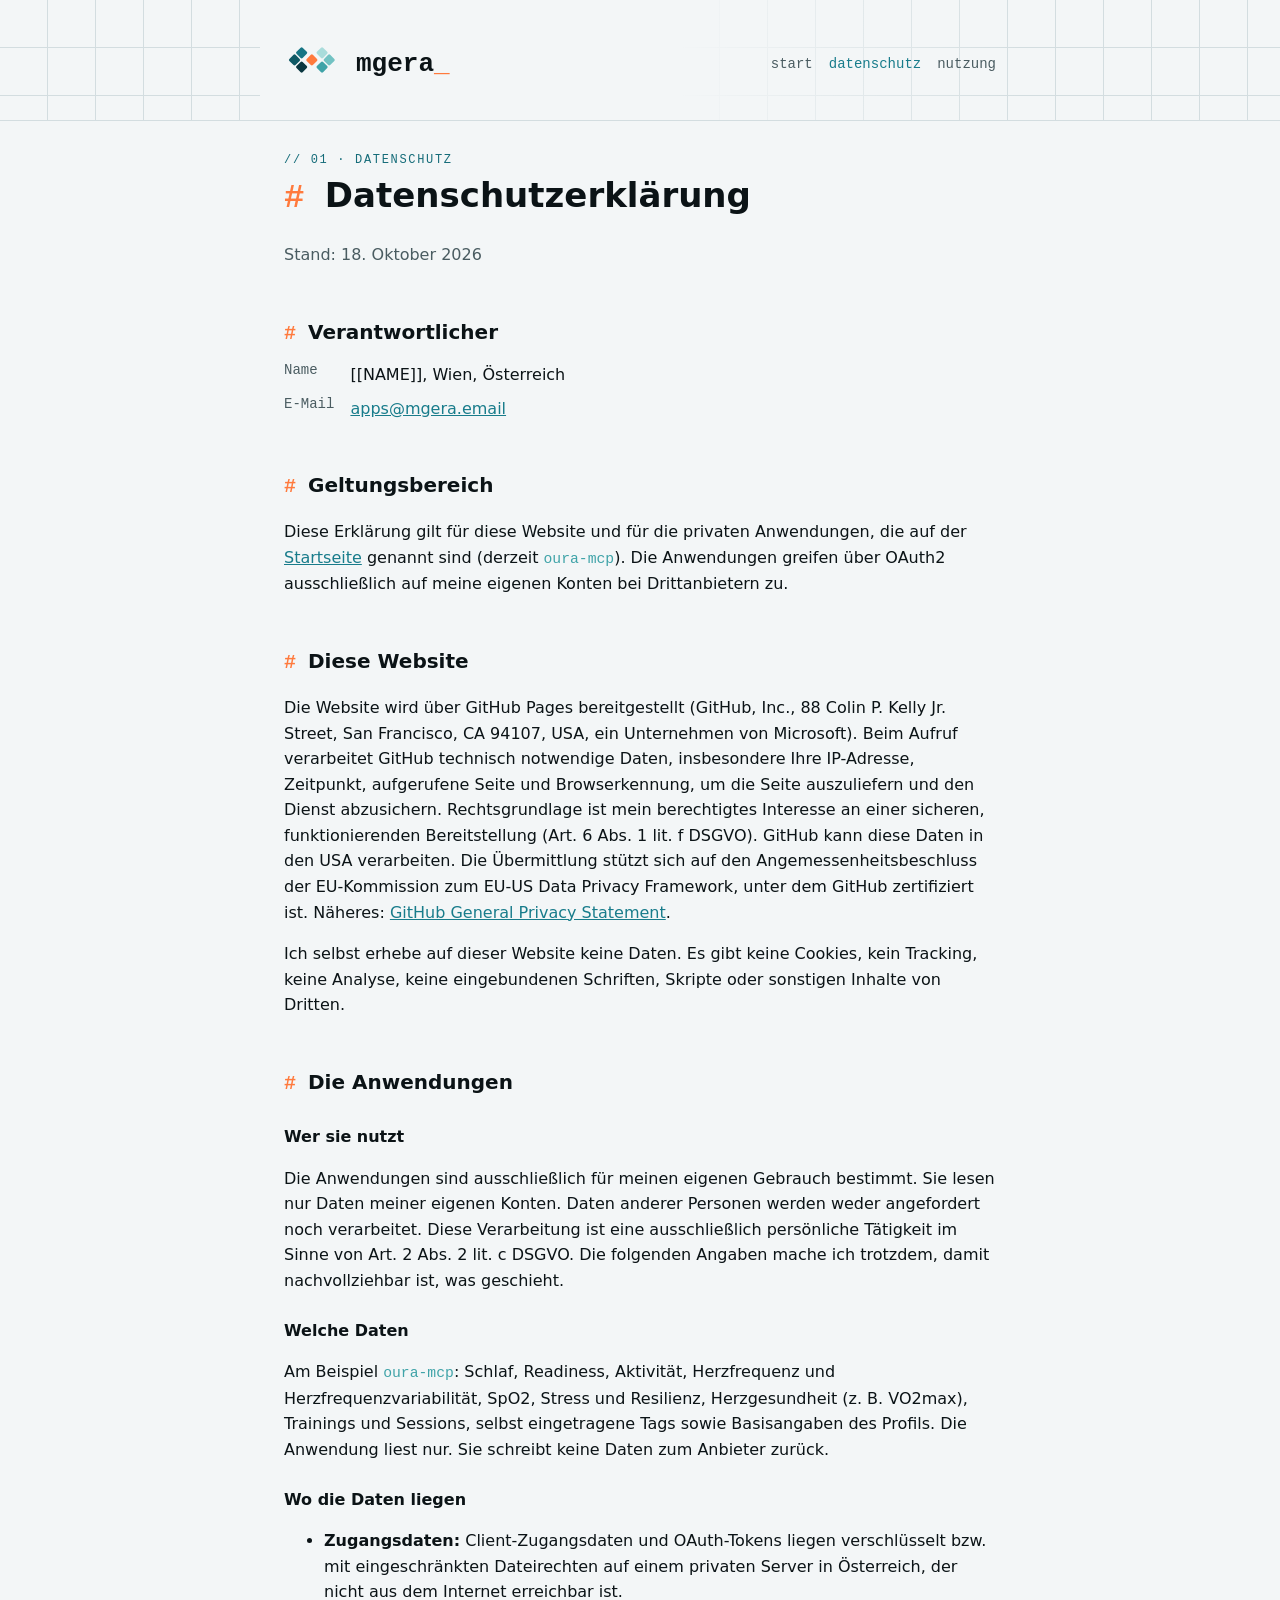
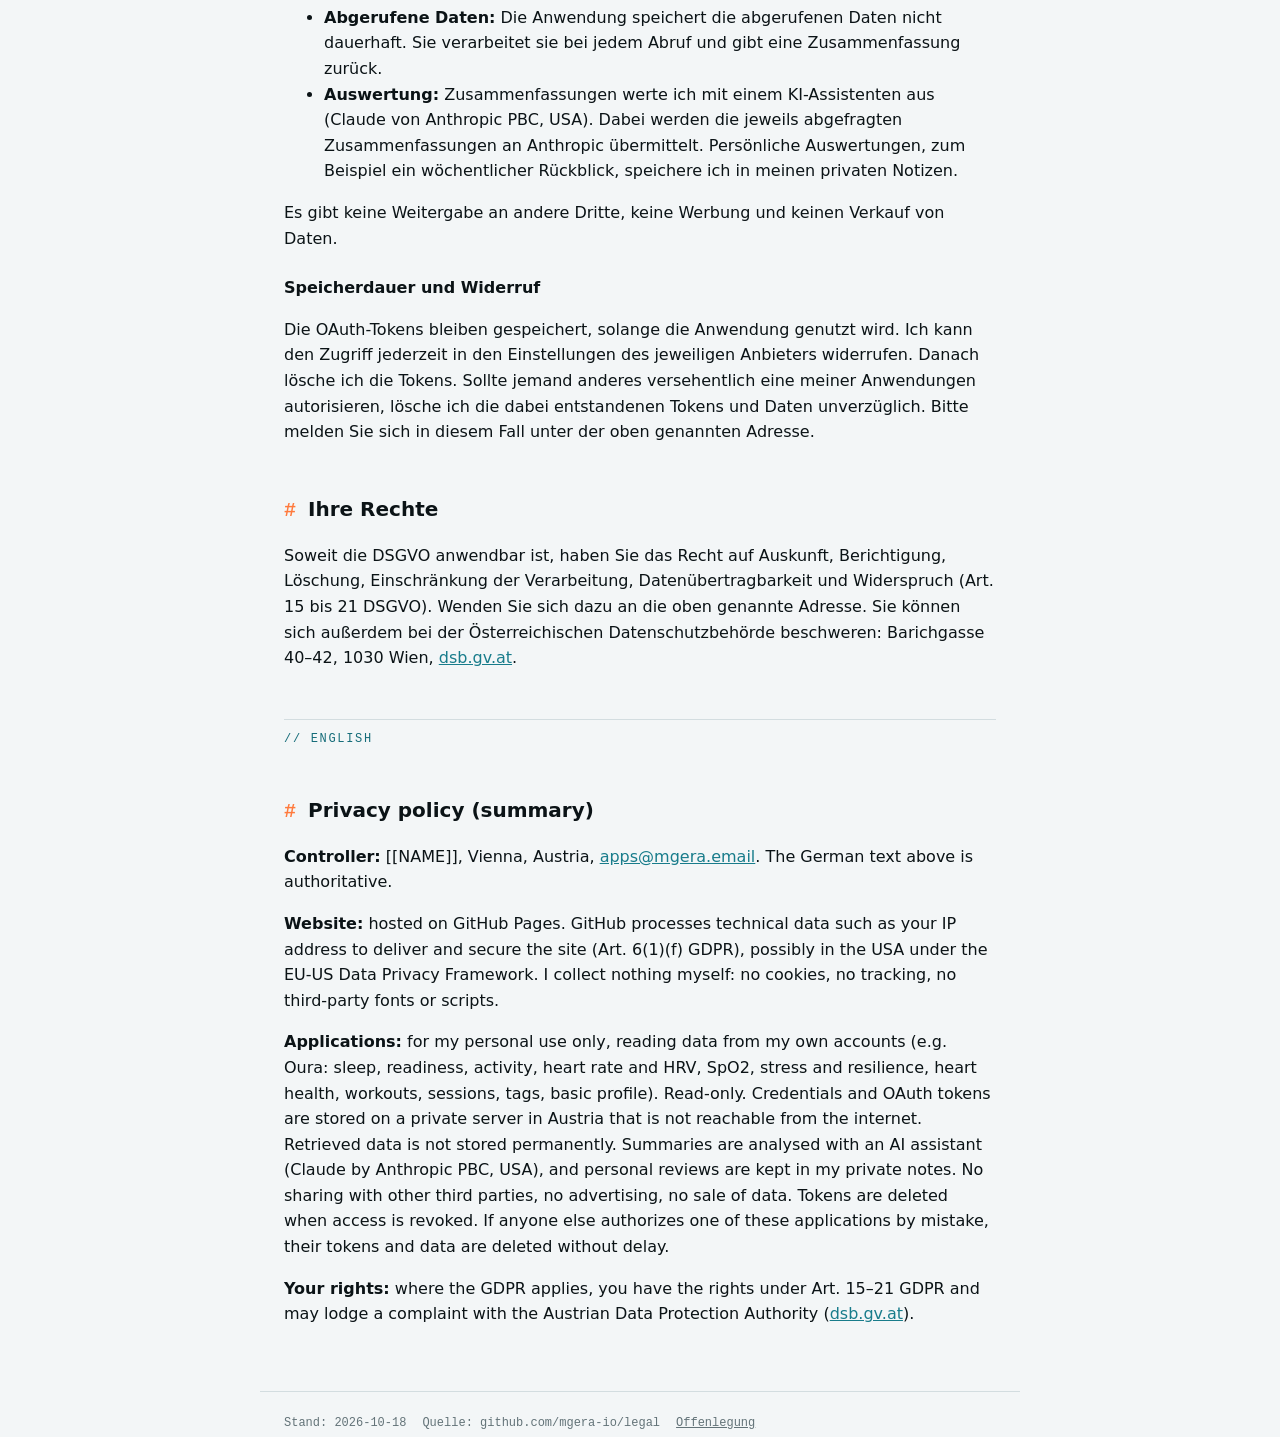
==== privacy.html @ a538d556 "Entwurf: Start, Datenschutz, Nutzung im CI mgera Co-Authored-By: Claude Opus 5.5 <noreply@anthropic." ====
<!doctype html>
<html lang="de">
<head>
<meta charset="utf-8">
<meta name="viewport" content="width=device-width, initial-scale=1">
<title>mgera_ · Datenschutzerklärung</title>
<meta name="robots" content="noindex">
<link rel="icon" href="assets/favicon.svg" type="image/svg+xml">
<link rel="stylesheet" href="assets/brand.css">
<link rel="stylesheet" href="assets/site.css">
</head>
<body>
<header class="kopf"><div class="kopf-innen">
  <picture>
    <source srcset="assets/logo-on-light.svg" media="(prefers-color-scheme: light)">
    <img src="assets/logo-on-dark.svg" alt="">
  </picture>
  <a class="wortmarke" href="./">mgera<span>_</span></a>
  <nav>
    <a href="./">start</a>
    <a href="privacy.html" aria-current="page">datenschutz</a>
    <a href="terms.html">nutzung</a>
  </nav>
</div></header>

<main>
  <p class="kicker">// 01 · datenschutz</p>
  <h1>Datenschutzerklärung</h1>
  <p class="leise">Stand: 18. Oktober 2026</p>

  <h2>Verantwortlicher</h2>
  <dl>
    <dt>Name</dt><dd>[[NAME]], Wien, Österreich</dd>
    <dt>E-Mail</dt><dd><a href="mailto:apps@mgera.email">apps@mgera.email</a></dd>
  </dl>

  <h2>Geltungsbereich</h2>
  <p>Diese Erklärung gilt für diese Website und für die privaten Anwendungen, die auf der <a href="./">Startseite</a> genannt sind (derzeit <code>oura-mcp</code>). Die Anwendungen greifen über OAuth2 ausschließlich auf meine eigenen Konten bei Drittanbietern zu.</p>

  <h2>Diese Website</h2>
  <p>Die Website wird über GitHub Pages bereitgestellt (GitHub, Inc., 88 Colin P. Kelly Jr. Street, San Francisco, CA 94107, USA, ein Unternehmen von Microsoft). Beim Aufruf verarbeitet GitHub technisch notwendige Daten, insbesondere Ihre IP-Adresse, Zeitpunkt, aufgerufene Seite und Browserkennung, um die Seite auszuliefern und den Dienst abzusichern. Rechtsgrundlage ist mein berechtigtes Interesse an einer sicheren, funktionierenden Bereitstellung (Art. 6 Abs. 1 lit. f DSGVO). GitHub kann diese Daten in den USA verarbeiten. Die Übermittlung stützt sich auf den Angemessenheitsbeschluss der EU-Kommission zum EU-US Data Privacy Framework, unter dem GitHub zertifiziert ist. Näheres: <a href="https://docs.github.com/site-policy/privacy-policies/github-general-privacy-statement">GitHub General Privacy Statement</a>.</p>
  <p>Ich selbst erhebe auf dieser Website keine Daten. Es gibt keine Cookies, kein Tracking, keine Analyse, keine eingebundenen Schriften, Skripte oder sonstigen Inhalte von Dritten.</p>

  <h2>Die Anwendungen</h2>
  <h3>Wer sie nutzt</h3>
  <p>Die Anwendungen sind ausschließlich für meinen eigenen Gebrauch bestimmt. Sie lesen nur Daten meiner eigenen Konten. Daten anderer Personen werden weder angefordert noch verarbeitet. Diese Verarbeitung ist eine ausschließlich persönliche Tätigkeit im Sinne von Art. 2 Abs. 2 lit. c DSGVO. Die folgenden Angaben mache ich trotzdem, damit nachvollziehbar ist, was geschieht.</p>

  <h3>Welche Daten</h3>
  <p>Am Beispiel <code>oura-mcp</code>: Schlaf, Readiness, Aktivität, Herzfrequenz und Herzfrequenzvariabilität, SpO2, Stress und Resilienz, Herzgesundheit (z. B. VO2max), Trainings und Sessions, selbst eingetragene Tags sowie Basisangaben des Profils. Die Anwendung liest nur. Sie schreibt keine Daten zum Anbieter zurück.</p>

  <h3>Wo die Daten liegen</h3>
  <ul>
    <li><strong>Zugangsdaten:</strong> Client-Zugangsdaten und OAuth-Tokens liegen verschlüsselt bzw. mit eingeschränkten Dateirechten auf einem privaten Server in Österreich, der nicht aus dem Internet erreichbar ist.</li>
    <li><strong>Abgerufene Daten:</strong> Die Anwendung speichert die abgerufenen Daten nicht dauerhaft. Sie verarbeitet sie bei jedem Abruf und gibt eine Zusammenfassung zurück.</li>
    <li><strong>Auswertung:</strong> Zusammenfassungen werte ich mit einem KI-Assistenten aus (Claude von Anthropic PBC, USA). Dabei werden die jeweils abgefragten Zusammenfassungen an Anthropic übermittelt. Persönliche Auswertungen, zum Beispiel ein wöchentlicher Rückblick, speichere ich in meinen privaten Notizen.</li>
  </ul>
  <p>Es gibt keine Weitergabe an andere Dritte, keine Werbung und keinen Verkauf von Daten.</p>

  <h3>Speicherdauer und Widerruf</h3>
  <p>Die OAuth-Tokens bleiben gespeichert, solange die Anwendung genutzt wird. Ich kann den Zugriff jederzeit in den Einstellungen des jeweiligen Anbieters widerrufen. Danach lösche ich die Tokens. Sollte jemand anderes versehentlich eine meiner Anwendungen autorisieren, lösche ich die dabei entstandenen Tokens und Daten unverzüglich. Bitte melden Sie sich in diesem Fall unter der oben genannten Adresse.</p>

  <h2>Ihre Rechte</h2>
  <p>Soweit die DSGVO anwendbar ist, haben Sie das Recht auf Auskunft, Berichtigung, Löschung, Einschränkung der Verarbeitung, Datenübertragbarkeit und Widerspruch (Art. 15 bis 21 DSGVO). Wenden Sie sich dazu an die oben genannte Adresse. Sie können sich außerdem bei der Österreichischen Datenschutzbehörde beschweren: Barichgasse 40–42, 1030 Wien, <a href="https://www.dsb.gv.at">dsb.gv.at</a>.</p>

  <section class="en" id="en" lang="en">
    <p class="kicker">// english</p>
    <h2>Privacy policy (summary)</h2>
    <p><strong>Controller:</strong> [[NAME]], Vienna, Austria, <a href="mailto:apps@mgera.email">apps@mgera.email</a>. The German text above is authoritative.</p>
    <p><strong>Website:</strong> hosted on GitHub Pages. GitHub processes technical data such as your IP address to deliver and secure the site (Art. 6(1)(f) GDPR), possibly in the USA under the EU-US Data Privacy Framework. I collect nothing myself: no cookies, no tracking, no third-party fonts or scripts.</p>
    <p><strong>Applications:</strong> for my personal use only, reading data from my own accounts (e.g. Oura: sleep, readiness, activity, heart rate and HRV, SpO2, stress and resilience, heart health, workouts, sessions, tags, basic profile). Read-only. Credentials and OAuth tokens are stored on a private server in Austria that is not reachable from the internet. Retrieved data is not stored permanently. Summaries are analysed with an AI assistant (Claude by Anthropic PBC, USA), and personal reviews are kept in my private notes. No sharing with other third parties, no advertising, no sale of data. Tokens are deleted when access is revoked. If anyone else authorizes one of these applications by mistake, their tokens and data are deleted without delay.</p>
    <p><strong>Your rights:</strong> where the GDPR applies, you have the rights under Art. 15–21 GDPR and may lodge a complaint with the Austrian Data Protection Authority (<a href="https://www.dsb.gv.at">dsb.gv.at</a>).</p>
  </section>
</main>

<footer>
  <span>Stand: 2026-10-18</span>
  <span>Quelle: github.com/mgera-io/legal</span>
  <span><a href="./">Offenlegung</a></span>
</footer>
</body>
</html>
---- assets/brand.css ----
/* generiert aus tokens/tokens.json, nicht von Hand ändern */
:root {
  color-scheme: dark;
  --mg-font-sans: "Inter", system-ui, -apple-system, "Segoe UI", sans-serif;
  --mg-font-mono: "JetBrains Mono", ui-monospace, "Cascadia Mono", Consolas, monospace;
  --mg-size-1: 12px;
  --mg-size-2: 14px;
  --mg-size-3: 16px;
  --mg-size-4: 20px;
  --mg-size-5: 26px;
  --mg-size-6: 34px;
  --mg-space-1: 4px;
  --mg-space-2: 8px;
  --mg-space-3: 12px;
  --mg-space-4: 16px;
  --mg-space-5: 24px;
  --mg-space-6: 32px;
  --mg-space-7: 48px;
  --mg-radius-sm: 4px;
  --mg-radius-md: 8px;
  --mg-radius-lg: 12px;
  --mg-bg: #081013;
  --mg-surface: #13242A;
  --mg-surface-2: #1A3139;
  --mg-line: #26434C;
  --mg-ink: #E4EEF0;
  --mg-muted: #8FA3A8;
  --mg-faint: #758D92;
  --mg-glut: #FF8A4F;
  --mg-glut-text: #FF8A4F;
  --mg-mag: #FF00FF;
  --mg-mag-text: #FF00FF;
  --mg-ok: #3FC98A;
  --mg-warn: #F2C14E;
  --mg-err: #F2545B;
  --mg-info: #72C2C3;
  --mg-petrol-700: #1C5560;
  --mg-petrol-600: #156C79;
  --mg-petrol-500: #1A8494;
  --mg-petrol-400: #3FA3A8;
  --mg-petrol-300: #72C2C3;
  --mg-petrol-200: #A9DCDB;
  --mg-tile-1: #1A8494;
  --mg-tile-2: #156C79;
  --mg-tile-3: #1C5560;
  --mg-tile-4: #FF8A4F;
  --mg-tile-5: #A9DCDB;
  --mg-tile-6: #72C2C3;
  --mg-tile-7: #3FA3A8;
}
@media (prefers-color-scheme: light) {
  :root:not([data-theme="dark"]) {
    color-scheme: light;
    --mg-bg: #F3F6F7;
    --mg-surface: #FFFFFF;
    --mg-surface-2: #E8EEF0;
    --mg-line: #D3DDE0;
    --mg-ink: #0B1316;
    --mg-muted: #4A5C61;
    --mg-faint: #637378;
    --mg-glut: #FF7A3D;
    --mg-glut-text: #B04816;
    --mg-mag: #FF00FF;
    --mg-mag-text: #C000C0;
    --mg-ok: #1A7F51;
    --mg-warn: #946600;
    --mg-err: #C62F36;
    --mg-info: #156C79;
    --mg-petrol-700: #1C5560;
    --mg-petrol-600: #156C79;
    --mg-petrol-500: #1A8494;
    --mg-petrol-400: #156C79;
    --mg-petrol-300: #187C8B;
    --mg-petrol-200: #3FA3A8;
    --mg-tile-1: #167584;
    --mg-tile-2: #0F5965;
    --mg-tile-3: #0A3740;
    --mg-tile-4: #FF7A3D;
    --mg-tile-5: #A9DCDB;
    --mg-tile-6: #72C2C3;
    --mg-tile-7: #3FA3A8;
  }
}
:root[data-theme="light"] {
  color-scheme: light;
  --mg-bg: #F3F6F7;
  --mg-surface: #FFFFFF;
  --mg-surface-2: #E8EEF0;
  --mg-line: #D3DDE0;
  --mg-ink: #0B1316;
  --mg-muted: #4A5C61;
  --mg-faint: #637378;
  --mg-glut: #FF7A3D;
  --mg-glut-text: #B04816;
  --mg-mag: #FF00FF;
  --mg-mag-text: #C000C0;
  --mg-ok: #1A7F51;
  --mg-warn: #946600;
  --mg-err: #C62F36;
  --mg-info: #156C79;
  --mg-petrol-700: #1C5560;
  --mg-petrol-600: #156C79;
  --mg-petrol-500: #1A8494;
  --mg-petrol-400: #156C79;
  --mg-petrol-300: #187C8B;
  --mg-petrol-200: #3FA3A8;
  --mg-tile-1: #167584;
  --mg-tile-2: #0F5965;
  --mg-tile-3: #0A3740;
  --mg-tile-4: #FF7A3D;
  --mg-tile-5: #A9DCDB;
  --mg-tile-6: #72C2C3;
  --mg-tile-7: #3FA3A8;
}
---- assets/site.css ----
/* Seitenstil für mgera-io/legal, baut auf brand.css (CI mgera) auf. Keine externen Schriften oder Skripte. */
* { box-sizing: border-box; }
html { background: var(--mg-bg); }
body {
  margin: 0;
  color: var(--mg-ink);
  background: var(--mg-bg);
  font: 400 var(--mg-size-3)/1.6 var(--mg-font-sans);
  -webkit-font-smoothing: antialiased;
}
.kopf {
  border-bottom: 1px solid var(--mg-line);
  background-image:
    linear-gradient(var(--mg-line) 1px, transparent 1px),
    linear-gradient(90deg, var(--mg-line) 1px, transparent 1px);
  background-size: 48px 48px;
  background-position: -1px -1px;
}
.kopf-innen {
  max-width: 760px;
  margin: 0 auto;
  padding: var(--mg-space-6) var(--mg-space-5) var(--mg-space-5);
  display: flex;
  align-items: center;
  gap: var(--mg-space-4);
  background: linear-gradient(90deg, var(--mg-bg) 55%, transparent);
}
.kopf img { width: 56px; height: 56px; }
.wortmarke {
  font: 700 var(--mg-size-5)/1 var(--mg-font-mono);
  color: var(--mg-ink);
  text-decoration: none;
}
.wortmarke span { color: var(--mg-glut); }
nav { margin-left: auto; display: flex; gap: var(--mg-space-4); font: 500 var(--mg-size-2) var(--mg-font-mono); }
nav a { color: var(--mg-muted); text-decoration: none; }
nav a:hover, nav a[aria-current="page"] { color: var(--mg-petrol-300); }
main { max-width: 760px; margin: 0 auto; padding: var(--mg-space-6) var(--mg-space-5) var(--mg-space-7); }
.kicker {
  font: 500 var(--mg-size-1) var(--mg-font-mono);
  text-transform: uppercase;
  letter-spacing: .14em;
  color: var(--mg-petrol-400);
  margin: 0 0 var(--mg-space-2);
}
h1 { font-size: var(--mg-size-6); line-height: 1.2; margin: 0 0 var(--mg-space-5); font-weight: 700; }
h2 { font-size: var(--mg-size-4); margin: var(--mg-space-7) 0 var(--mg-space-3); font-weight: 600; }
h3 { font-size: var(--mg-size-3); margin: var(--mg-space-5) 0 var(--mg-space-2); font-weight: 600; }
h1::before, h2::before { content: "# "; color: var(--mg-glut); font-family: var(--mg-font-mono); }
p, li { color: var(--mg-ink); }
.leise { color: var(--mg-muted); }
a { color: var(--mg-petrol-300); }
code { font-family: var(--mg-font-mono); font-size: .92em; color: var(--mg-petrol-200); }
.karte {
  background: var(--mg-surface);
  border: 1px solid var(--mg-line);
  border-radius: var(--mg-radius-lg);
  padding: var(--mg-space-5);
  margin: var(--mg-space-5) 0;
}
.karte h3 { margin-top: 0; }
dl { display: grid; grid-template-columns: max-content 1fr; gap: var(--mg-space-2) var(--mg-space-4); margin: 0; }
dt { font: 500 var(--mg-size-2) var(--mg-font-mono); color: var(--mg-muted); }
dd { margin: 0; }
.en { border-top: 1px solid var(--mg-line); margin-top: var(--mg-space-7); padding-top: var(--mg-space-3); }
footer {
  max-width: 760px; margin: 0 auto;
  padding: var(--mg-space-5);
  border-top: 1px solid var(--mg-line);
  font: 400 var(--mg-size-1) var(--mg-font-mono);
  color: var(--mg-faint);
  display: flex; flex-wrap: wrap; gap: var(--mg-space-4);
}
footer a { color: var(--mg-faint); }
@media (max-width: 560px) {
  .kopf-innen { flex-wrap: wrap; }
  nav { margin-left: 0; width: 100%; }
  dl { grid-template-columns: 1fr; }
}
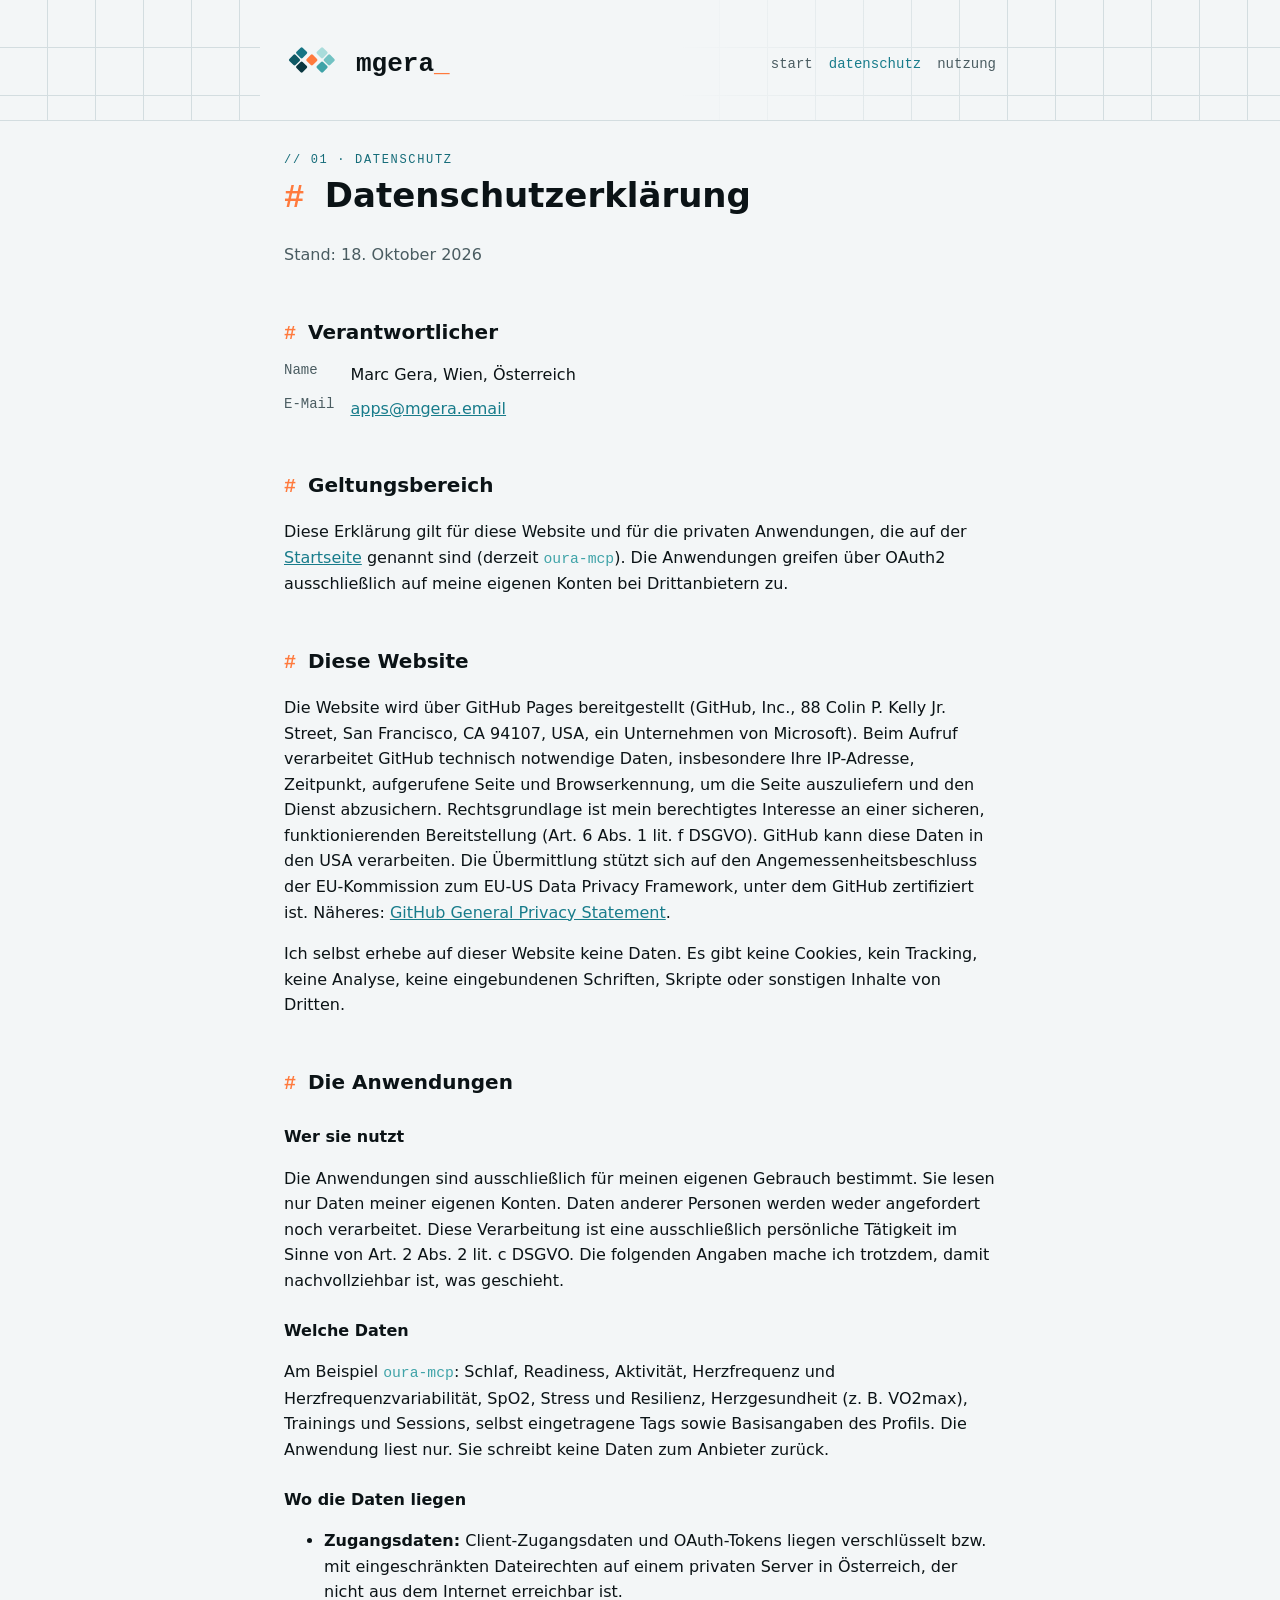
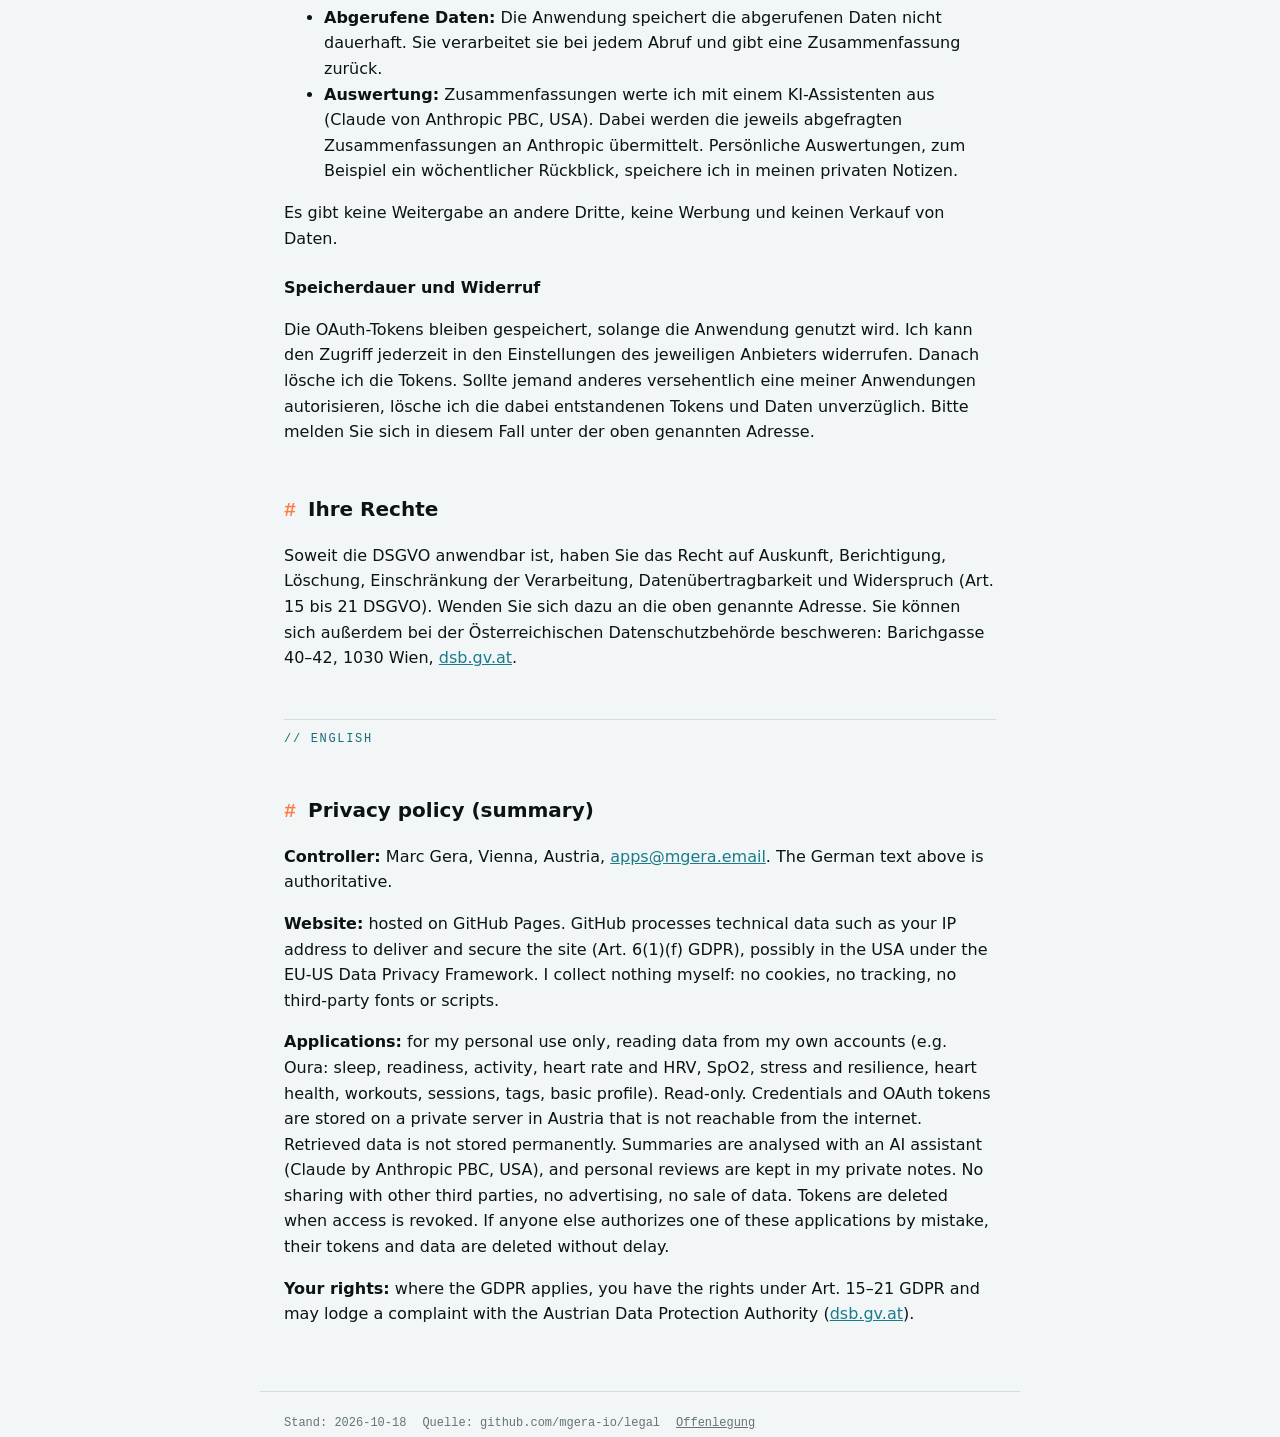
==== commit 58c5b054: "Name für Offenlegung und Verantwortlichen Co-Authored-By: Claude Opus 5.5 <noreply@anthropic.com>" ====
--- a/privacy.html
+++ b/privacy.html
@@ -30,7 +30,7 @@
 
   <h2>Verantwortlicher</h2>
   <dl>
-    <dt>Name</dt><dd>[[NAME]], Wien, Österreich</dd>
+    <dt>Name</dt><dd>Marc Gera, Wien, Österreich</dd>
     <dt>E-Mail</dt><dd><a href="mailto:apps@mgera.email">apps@mgera.email</a></dd>
   </dl>
 
@@ -65,7 +65,7 @@
   <section class="en" id="en" lang="en">
     <p class="kicker">// english</p>
     <h2>Privacy policy (summary)</h2>
-    <p><strong>Controller:</strong> [[NAME]], Vienna, Austria, <a href="mailto:apps@mgera.email">apps@mgera.email</a>. The German text above is authoritative.</p>
+    <p><strong>Controller:</strong> Marc Gera, Vienna, Austria, <a href="mailto:apps@mgera.email">apps@mgera.email</a>. The German text above is authoritative.</p>
     <p><strong>Website:</strong> hosted on GitHub Pages. GitHub processes technical data such as your IP address to deliver and secure the site (Art. 6(1)(f) GDPR), possibly in the USA under the EU-US Data Privacy Framework. I collect nothing myself: no cookies, no tracking, no third-party fonts or scripts.</p>
     <p><strong>Applications:</strong> for my personal use only, reading data from my own accounts (e.g. Oura: sleep, readiness, activity, heart rate and HRV, SpO2, stress and resilience, heart health, workouts, sessions, tags, basic profile). Read-only. Credentials and OAuth tokens are stored on a private server in Austria that is not reachable from the internet. Retrieved data is not stored permanently. Summaries are analysed with an AI assistant (Claude by Anthropic PBC, USA), and personal reviews are kept in my private notes. No sharing with other third parties, no advertising, no sale of data. Tokens are deleted when access is revoked. If anyone else authorizes one of these applications by mistake, their tokens and data are deleted without delay.</p>
     <p><strong>Your rights:</strong> where the GDPR applies, you have the rights under Art. 15–21 GDPR and may lodge a complaint with the Austrian Data Protection Authority (<a href="https://www.dsb.gv.at">dsb.gv.at</a>).</p>
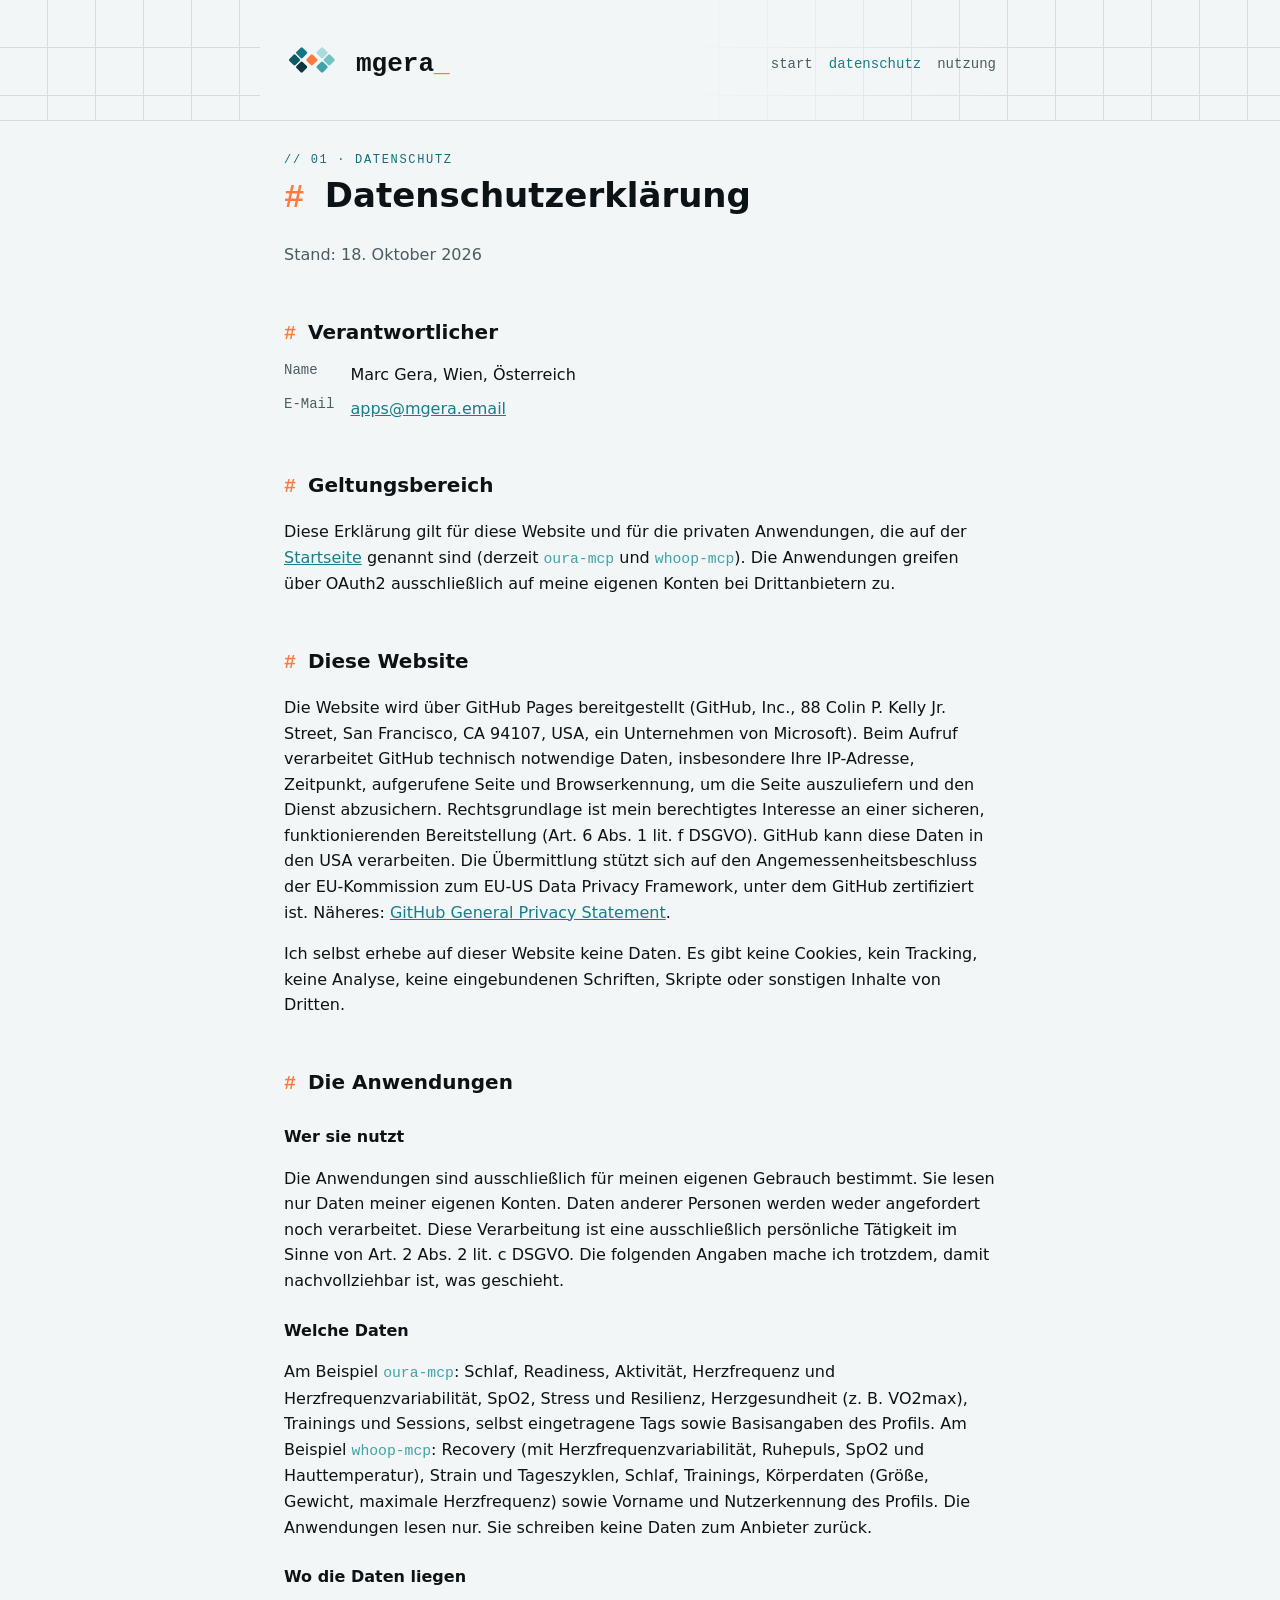
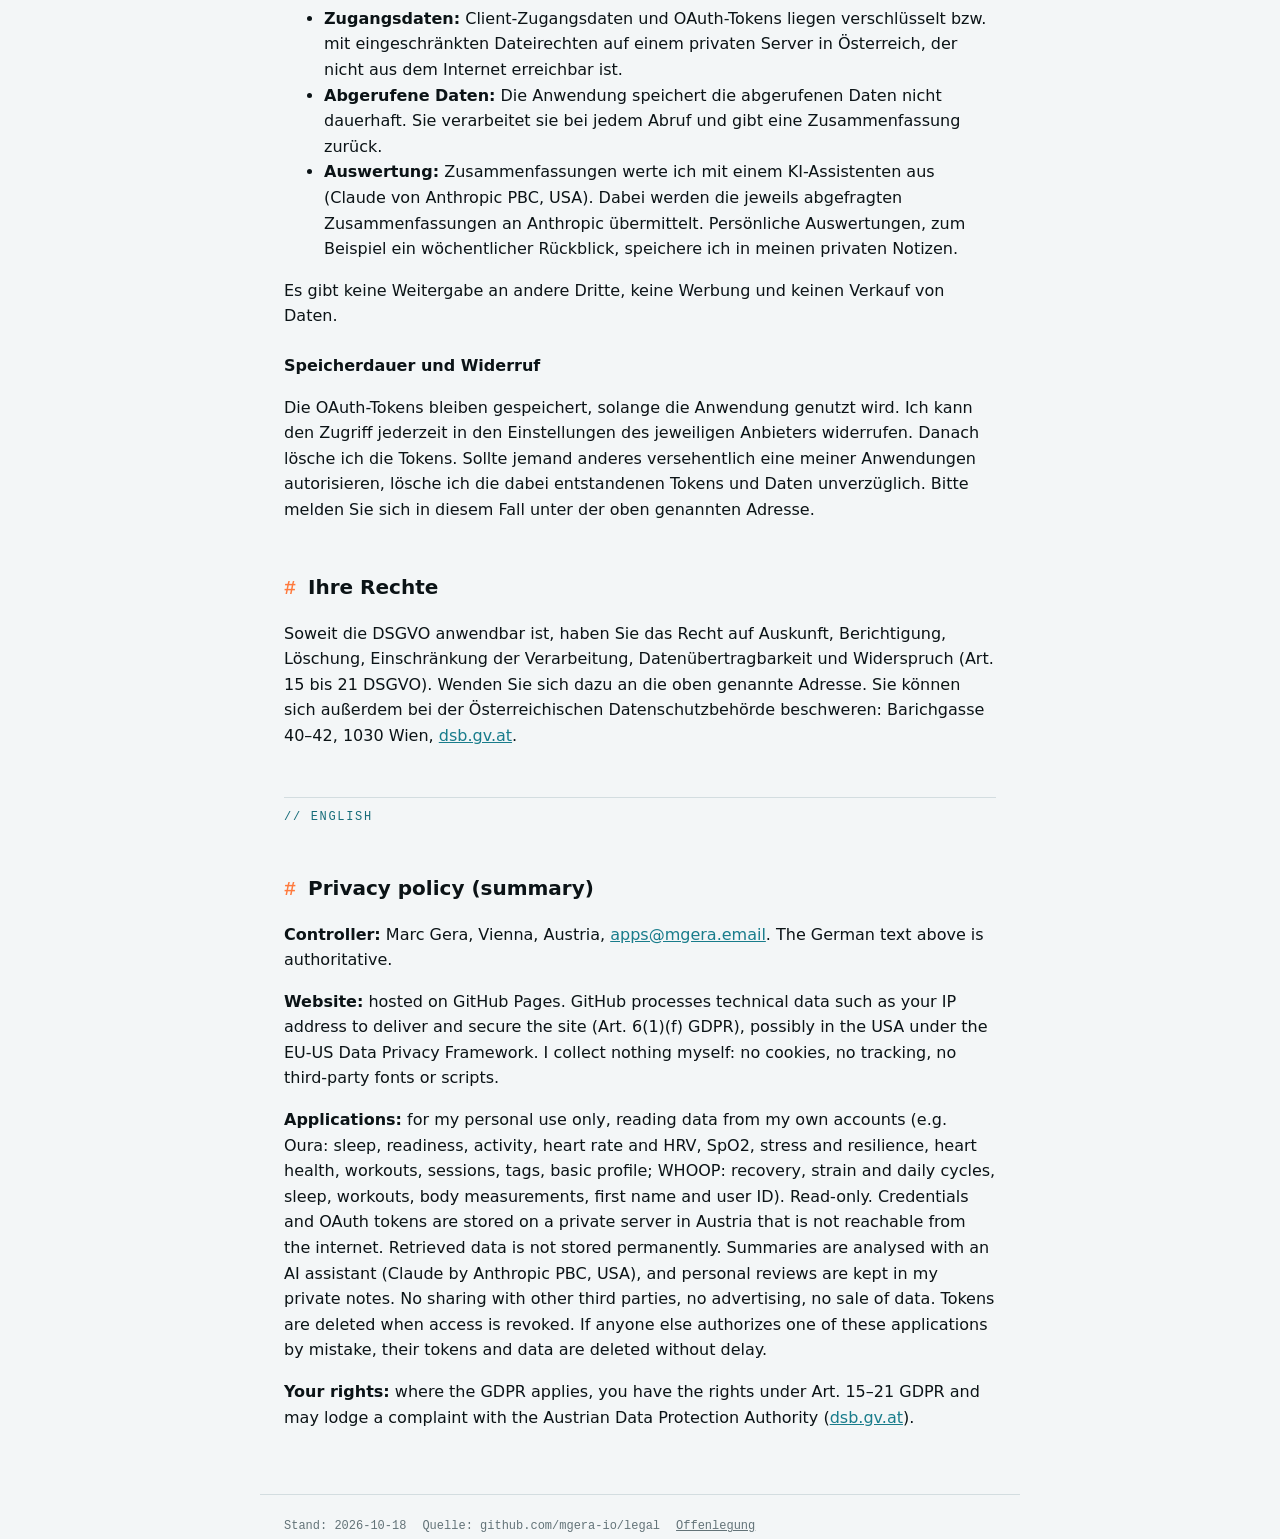
==== commit 945a3c9e: "WHOOP (whoop-mcp) ergänzen (tasks-privat#18) Co-Authored-By: Claude Opus 5.5 <noreply@anthropic.com>" ====
--- a/privacy.html
+++ b/privacy.html
@@ -35,7 +35,7 @@
   </dl>
 
   <h2>Geltungsbereich</h2>
-  <p>Diese Erklärung gilt für diese Website und für die privaten Anwendungen, die auf der <a href="./">Startseite</a> genannt sind (derzeit <code>oura-mcp</code>). Die Anwendungen greifen über OAuth2 ausschließlich auf meine eigenen Konten bei Drittanbietern zu.</p>
+  <p>Diese Erklärung gilt für diese Website und für die privaten Anwendungen, die auf der <a href="./">Startseite</a> genannt sind (derzeit <code>oura-mcp</code> und <code>whoop-mcp</code>). Die Anwendungen greifen über OAuth2 ausschließlich auf meine eigenen Konten bei Drittanbietern zu.</p>
 
   <h2>Diese Website</h2>
   <p>Die Website wird über GitHub Pages bereitgestellt (GitHub, Inc., 88 Colin P. Kelly Jr. Street, San Francisco, CA 94107, USA, ein Unternehmen von Microsoft). Beim Aufruf verarbeitet GitHub technisch notwendige Daten, insbesondere Ihre IP-Adresse, Zeitpunkt, aufgerufene Seite und Browserkennung, um die Seite auszuliefern und den Dienst abzusichern. Rechtsgrundlage ist mein berechtigtes Interesse an einer sicheren, funktionierenden Bereitstellung (Art. 6 Abs. 1 lit. f DSGVO). GitHub kann diese Daten in den USA verarbeiten. Die Übermittlung stützt sich auf den Angemessenheitsbeschluss der EU-Kommission zum EU-US Data Privacy Framework, unter dem GitHub zertifiziert ist. Näheres: <a href="https://docs.github.com/site-policy/privacy-policies/github-general-privacy-statement">GitHub General Privacy Statement</a>.</p>
@@ -46,7 +46,7 @@
   <p>Die Anwendungen sind ausschließlich für meinen eigenen Gebrauch bestimmt. Sie lesen nur Daten meiner eigenen Konten. Daten anderer Personen werden weder angefordert noch verarbeitet. Diese Verarbeitung ist eine ausschließlich persönliche Tätigkeit im Sinne von Art. 2 Abs. 2 lit. c DSGVO. Die folgenden Angaben mache ich trotzdem, damit nachvollziehbar ist, was geschieht.</p>
 
   <h3>Welche Daten</h3>
-  <p>Am Beispiel <code>oura-mcp</code>: Schlaf, Readiness, Aktivität, Herzfrequenz und Herzfrequenzvariabilität, SpO2, Stress und Resilienz, Herzgesundheit (z. B. VO2max), Trainings und Sessions, selbst eingetragene Tags sowie Basisangaben des Profils. Die Anwendung liest nur. Sie schreibt keine Daten zum Anbieter zurück.</p>
+  <p>Am Beispiel <code>oura-mcp</code>: Schlaf, Readiness, Aktivität, Herzfrequenz und Herzfrequenzvariabilität, SpO2, Stress und Resilienz, Herzgesundheit (z. B. VO2max), Trainings und Sessions, selbst eingetragene Tags sowie Basisangaben des Profils. Am Beispiel <code>whoop-mcp</code>: Recovery (mit Herzfrequenzvariabilität, Ruhepuls, SpO2 und Hauttemperatur), Strain und Tageszyklen, Schlaf, Trainings, Körperdaten (Größe, Gewicht, maximale Herzfrequenz) sowie Vorname und Nutzerkennung des Profils. Die Anwendungen lesen nur. Sie schreiben keine Daten zum Anbieter zurück.</p>
 
   <h3>Wo die Daten liegen</h3>
   <ul>
@@ -67,7 +67,7 @@
     <h2>Privacy policy (summary)</h2>
     <p><strong>Controller:</strong> Marc Gera, Vienna, Austria, <a href="mailto:apps@mgera.email">apps@mgera.email</a>. The German text above is authoritative.</p>
     <p><strong>Website:</strong> hosted on GitHub Pages. GitHub processes technical data such as your IP address to deliver and secure the site (Art. 6(1)(f) GDPR), possibly in the USA under the EU-US Data Privacy Framework. I collect nothing myself: no cookies, no tracking, no third-party fonts or scripts.</p>
-    <p><strong>Applications:</strong> for my personal use only, reading data from my own accounts (e.g. Oura: sleep, readiness, activity, heart rate and HRV, SpO2, stress and resilience, heart health, workouts, sessions, tags, basic profile). Read-only. Credentials and OAuth tokens are stored on a private server in Austria that is not reachable from the internet. Retrieved data is not stored permanently. Summaries are analysed with an AI assistant (Claude by Anthropic PBC, USA), and personal reviews are kept in my private notes. No sharing with other third parties, no advertising, no sale of data. Tokens are deleted when access is revoked. If anyone else authorizes one of these applications by mistake, their tokens and data are deleted without delay.</p>
+    <p><strong>Applications:</strong> for my personal use only, reading data from my own accounts (e.g. Oura: sleep, readiness, activity, heart rate and HRV, SpO2, stress and resilience, heart health, workouts, sessions, tags, basic profile; WHOOP: recovery, strain and daily cycles, sleep, workouts, body measurements, first name and user ID). Read-only. Credentials and OAuth tokens are stored on a private server in Austria that is not reachable from the internet. Retrieved data is not stored permanently. Summaries are analysed with an AI assistant (Claude by Anthropic PBC, USA), and personal reviews are kept in my private notes. No sharing with other third parties, no advertising, no sale of data. Tokens are deleted when access is revoked. If anyone else authorizes one of these applications by mistake, their tokens and data are deleted without delay.</p>
     <p><strong>Your rights:</strong> where the GDPR applies, you have the rights under Art. 15–21 GDPR and may lodge a complaint with the Austrian Data Protection Authority (<a href="https://www.dsb.gv.at">dsb.gv.at</a>).</p>
   </section>
 </main>
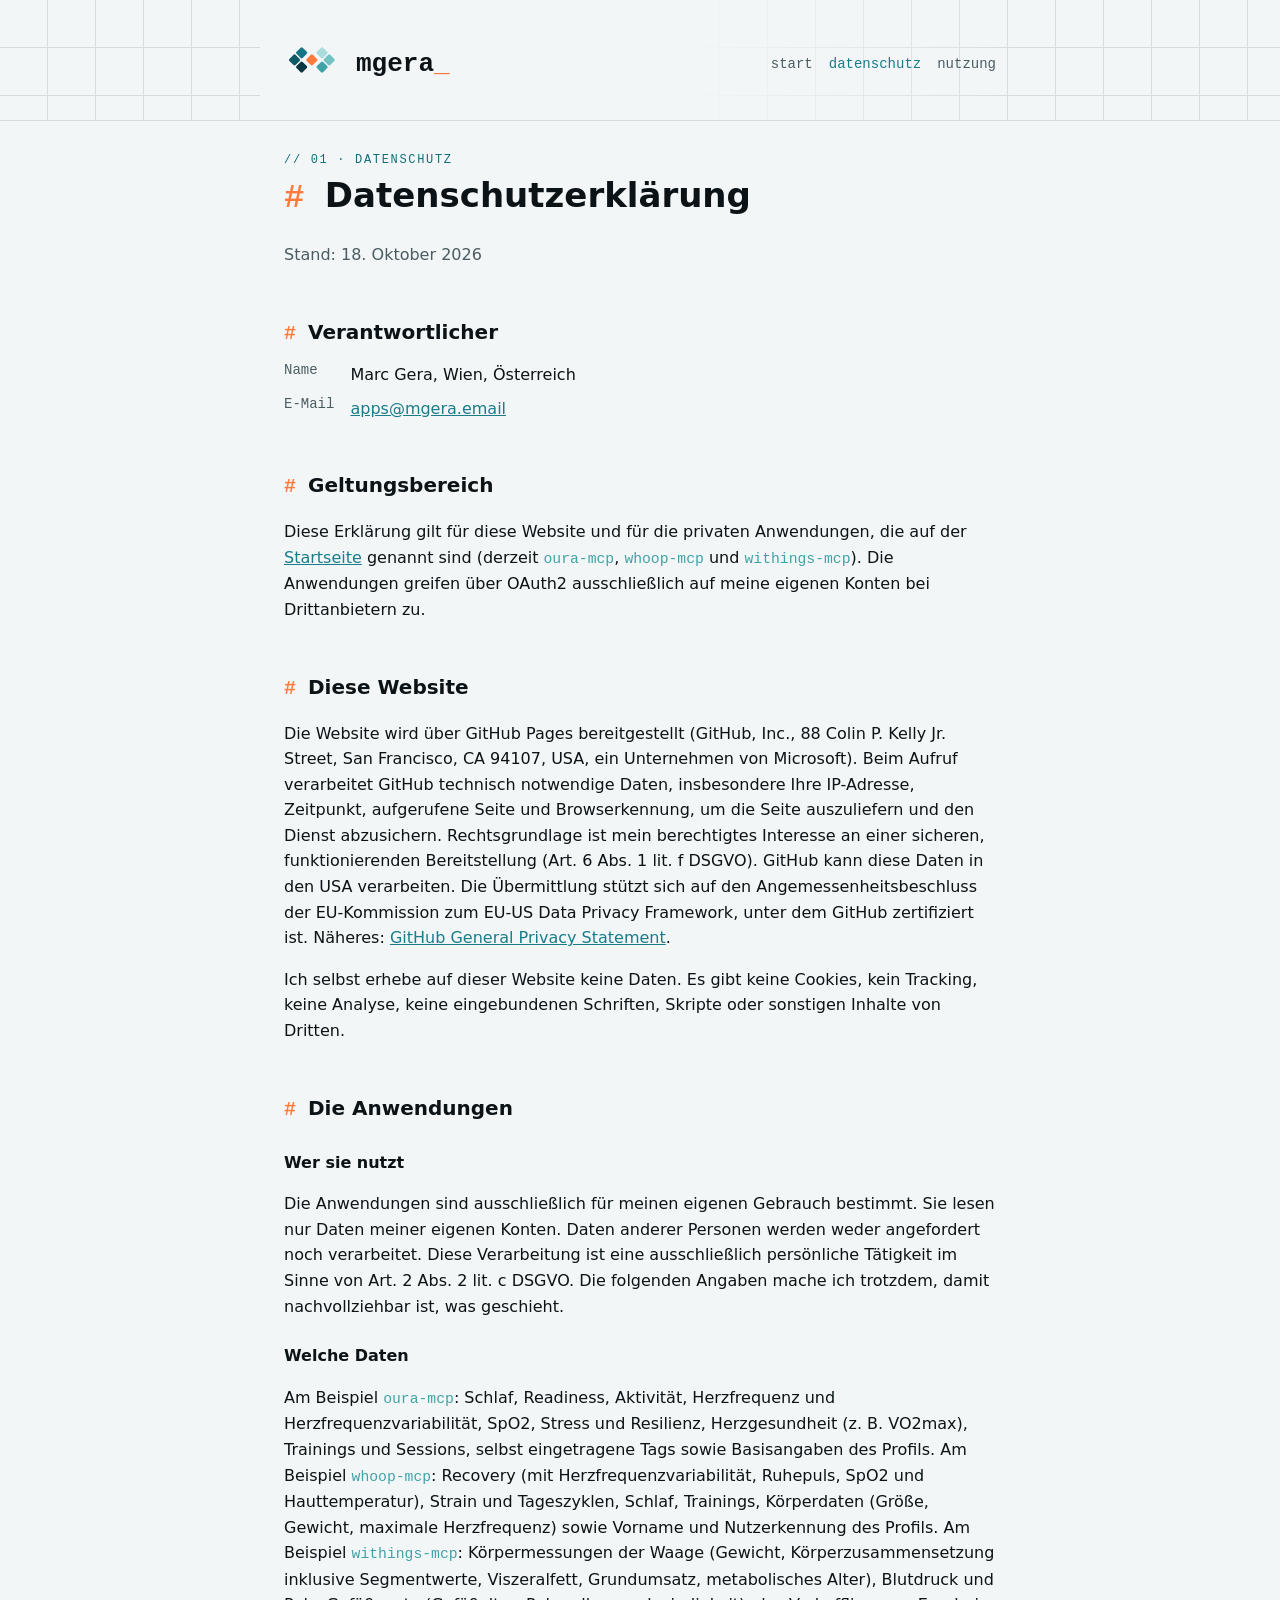
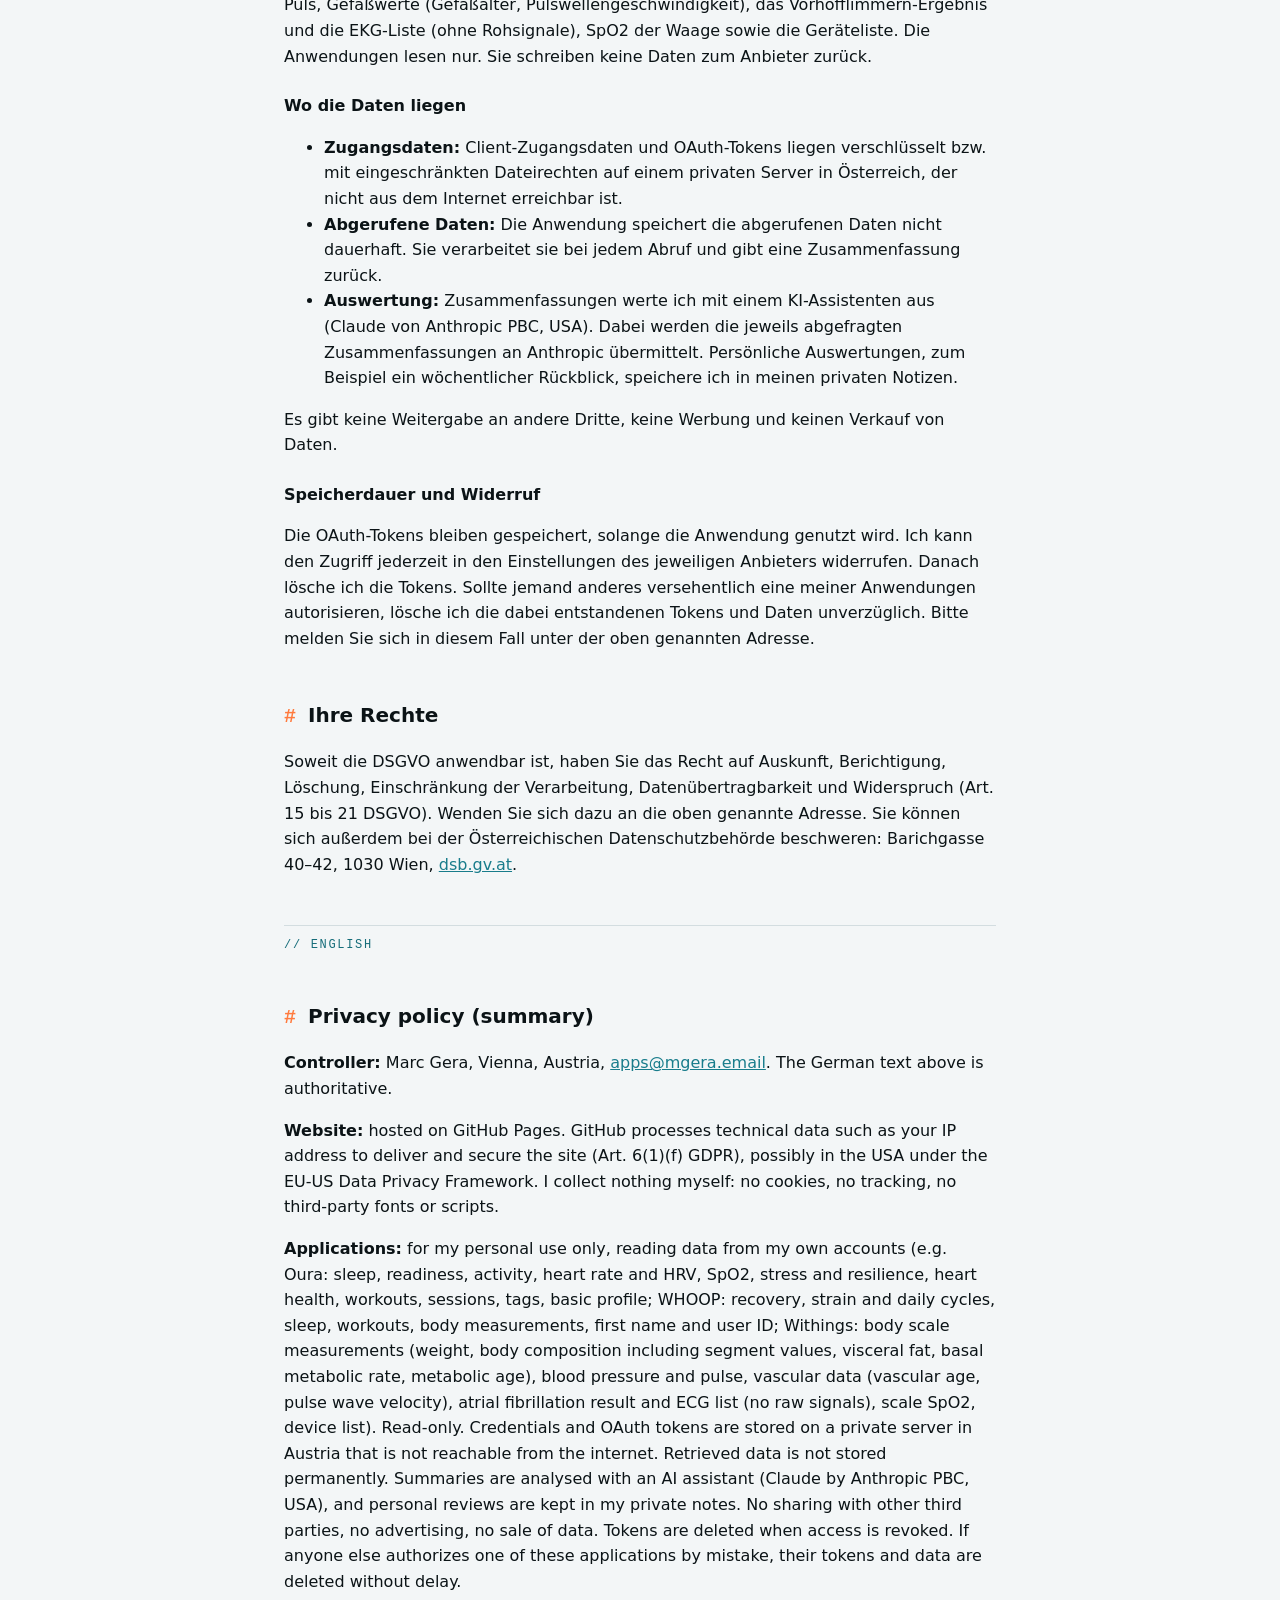
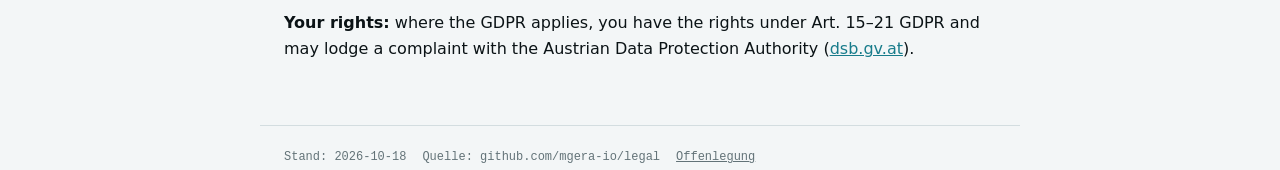
==== commit aaeb7fe8: "Withings (withings-mcp) ergänzen (tasks-privat#19) Co-Authored-By: Claude Opus 5.5 <noreply@anthropi" ====
--- a/privacy.html
+++ b/privacy.html
@@ -35,7 +35,7 @@
   </dl>
 
   <h2>Geltungsbereich</h2>
-  <p>Diese Erklärung gilt für diese Website und für die privaten Anwendungen, die auf der <a href="./">Startseite</a> genannt sind (derzeit <code>oura-mcp</code> und <code>whoop-mcp</code>). Die Anwendungen greifen über OAuth2 ausschließlich auf meine eigenen Konten bei Drittanbietern zu.</p>
+  <p>Diese Erklärung gilt für diese Website und für die privaten Anwendungen, die auf der <a href="./">Startseite</a> genannt sind (derzeit <code>oura-mcp</code>, <code>whoop-mcp</code> und <code>withings-mcp</code>). Die Anwendungen greifen über OAuth2 ausschließlich auf meine eigenen Konten bei Drittanbietern zu.</p>
 
   <h2>Diese Website</h2>
   <p>Die Website wird über GitHub Pages bereitgestellt (GitHub, Inc., 88 Colin P. Kelly Jr. Street, San Francisco, CA 94107, USA, ein Unternehmen von Microsoft). Beim Aufruf verarbeitet GitHub technisch notwendige Daten, insbesondere Ihre IP-Adresse, Zeitpunkt, aufgerufene Seite und Browserkennung, um die Seite auszuliefern und den Dienst abzusichern. Rechtsgrundlage ist mein berechtigtes Interesse an einer sicheren, funktionierenden Bereitstellung (Art. 6 Abs. 1 lit. f DSGVO). GitHub kann diese Daten in den USA verarbeiten. Die Übermittlung stützt sich auf den Angemessenheitsbeschluss der EU-Kommission zum EU-US Data Privacy Framework, unter dem GitHub zertifiziert ist. Näheres: <a href="https://docs.github.com/site-policy/privacy-policies/github-general-privacy-statement">GitHub General Privacy Statement</a>.</p>
@@ -46,7 +46,7 @@
   <p>Die Anwendungen sind ausschließlich für meinen eigenen Gebrauch bestimmt. Sie lesen nur Daten meiner eigenen Konten. Daten anderer Personen werden weder angefordert noch verarbeitet. Diese Verarbeitung ist eine ausschließlich persönliche Tätigkeit im Sinne von Art. 2 Abs. 2 lit. c DSGVO. Die folgenden Angaben mache ich trotzdem, damit nachvollziehbar ist, was geschieht.</p>
 
   <h3>Welche Daten</h3>
-  <p>Am Beispiel <code>oura-mcp</code>: Schlaf, Readiness, Aktivität, Herzfrequenz und Herzfrequenzvariabilität, SpO2, Stress und Resilienz, Herzgesundheit (z. B. VO2max), Trainings und Sessions, selbst eingetragene Tags sowie Basisangaben des Profils. Am Beispiel <code>whoop-mcp</code>: Recovery (mit Herzfrequenzvariabilität, Ruhepuls, SpO2 und Hauttemperatur), Strain und Tageszyklen, Schlaf, Trainings, Körperdaten (Größe, Gewicht, maximale Herzfrequenz) sowie Vorname und Nutzerkennung des Profils. Die Anwendungen lesen nur. Sie schreiben keine Daten zum Anbieter zurück.</p>
+  <p>Am Beispiel <code>oura-mcp</code>: Schlaf, Readiness, Aktivität, Herzfrequenz und Herzfrequenzvariabilität, SpO2, Stress und Resilienz, Herzgesundheit (z. B. VO2max), Trainings und Sessions, selbst eingetragene Tags sowie Basisangaben des Profils. Am Beispiel <code>whoop-mcp</code>: Recovery (mit Herzfrequenzvariabilität, Ruhepuls, SpO2 und Hauttemperatur), Strain und Tageszyklen, Schlaf, Trainings, Körperdaten (Größe, Gewicht, maximale Herzfrequenz) sowie Vorname und Nutzerkennung des Profils. Am Beispiel <code>withings-mcp</code>: Körpermessungen der Waage (Gewicht, Körperzusammensetzung inklusive Segmentwerte, Viszeralfett, Grundumsatz, metabolisches Alter), Blutdruck und Puls, Gefäßwerte (Gefäßalter, Pulswellengeschwindigkeit), das Vorhofflimmern-Ergebnis und die EKG-Liste (ohne Rohsignale), SpO2 der Waage sowie die Geräteliste. Die Anwendungen lesen nur. Sie schreiben keine Daten zum Anbieter zurück.</p>
 
   <h3>Wo die Daten liegen</h3>
   <ul>
@@ -67,7 +67,7 @@
     <h2>Privacy policy (summary)</h2>
     <p><strong>Controller:</strong> Marc Gera, Vienna, Austria, <a href="mailto:apps@mgera.email">apps@mgera.email</a>. The German text above is authoritative.</p>
     <p><strong>Website:</strong> hosted on GitHub Pages. GitHub processes technical data such as your IP address to deliver and secure the site (Art. 6(1)(f) GDPR), possibly in the USA under the EU-US Data Privacy Framework. I collect nothing myself: no cookies, no tracking, no third-party fonts or scripts.</p>
-    <p><strong>Applications:</strong> for my personal use only, reading data from my own accounts (e.g. Oura: sleep, readiness, activity, heart rate and HRV, SpO2, stress and resilience, heart health, workouts, sessions, tags, basic profile; WHOOP: recovery, strain and daily cycles, sleep, workouts, body measurements, first name and user ID). Read-only. Credentials and OAuth tokens are stored on a private server in Austria that is not reachable from the internet. Retrieved data is not stored permanently. Summaries are analysed with an AI assistant (Claude by Anthropic PBC, USA), and personal reviews are kept in my private notes. No sharing with other third parties, no advertising, no sale of data. Tokens are deleted when access is revoked. If anyone else authorizes one of these applications by mistake, their tokens and data are deleted without delay.</p>
+    <p><strong>Applications:</strong> for my personal use only, reading data from my own accounts (e.g. Oura: sleep, readiness, activity, heart rate and HRV, SpO2, stress and resilience, heart health, workouts, sessions, tags, basic profile; WHOOP: recovery, strain and daily cycles, sleep, workouts, body measurements, first name and user ID; Withings: body scale measurements (weight, body composition including segment values, visceral fat, basal metabolic rate, metabolic age), blood pressure and pulse, vascular data (vascular age, pulse wave velocity), atrial fibrillation result and ECG list (no raw signals), scale SpO2, device list). Read-only. Credentials and OAuth tokens are stored on a private server in Austria that is not reachable from the internet. Retrieved data is not stored permanently. Summaries are analysed with an AI assistant (Claude by Anthropic PBC, USA), and personal reviews are kept in my private notes. No sharing with other third parties, no advertising, no sale of data. Tokens are deleted when access is revoked. If anyone else authorizes one of these applications by mistake, their tokens and data are deleted without delay.</p>
     <p><strong>Your rights:</strong> where the GDPR applies, you have the rights under Art. 15–21 GDPR and may lodge a complaint with the Austrian Data Protection Authority (<a href="https://www.dsb.gv.at">dsb.gv.at</a>).</p>
   </section>
 </main>
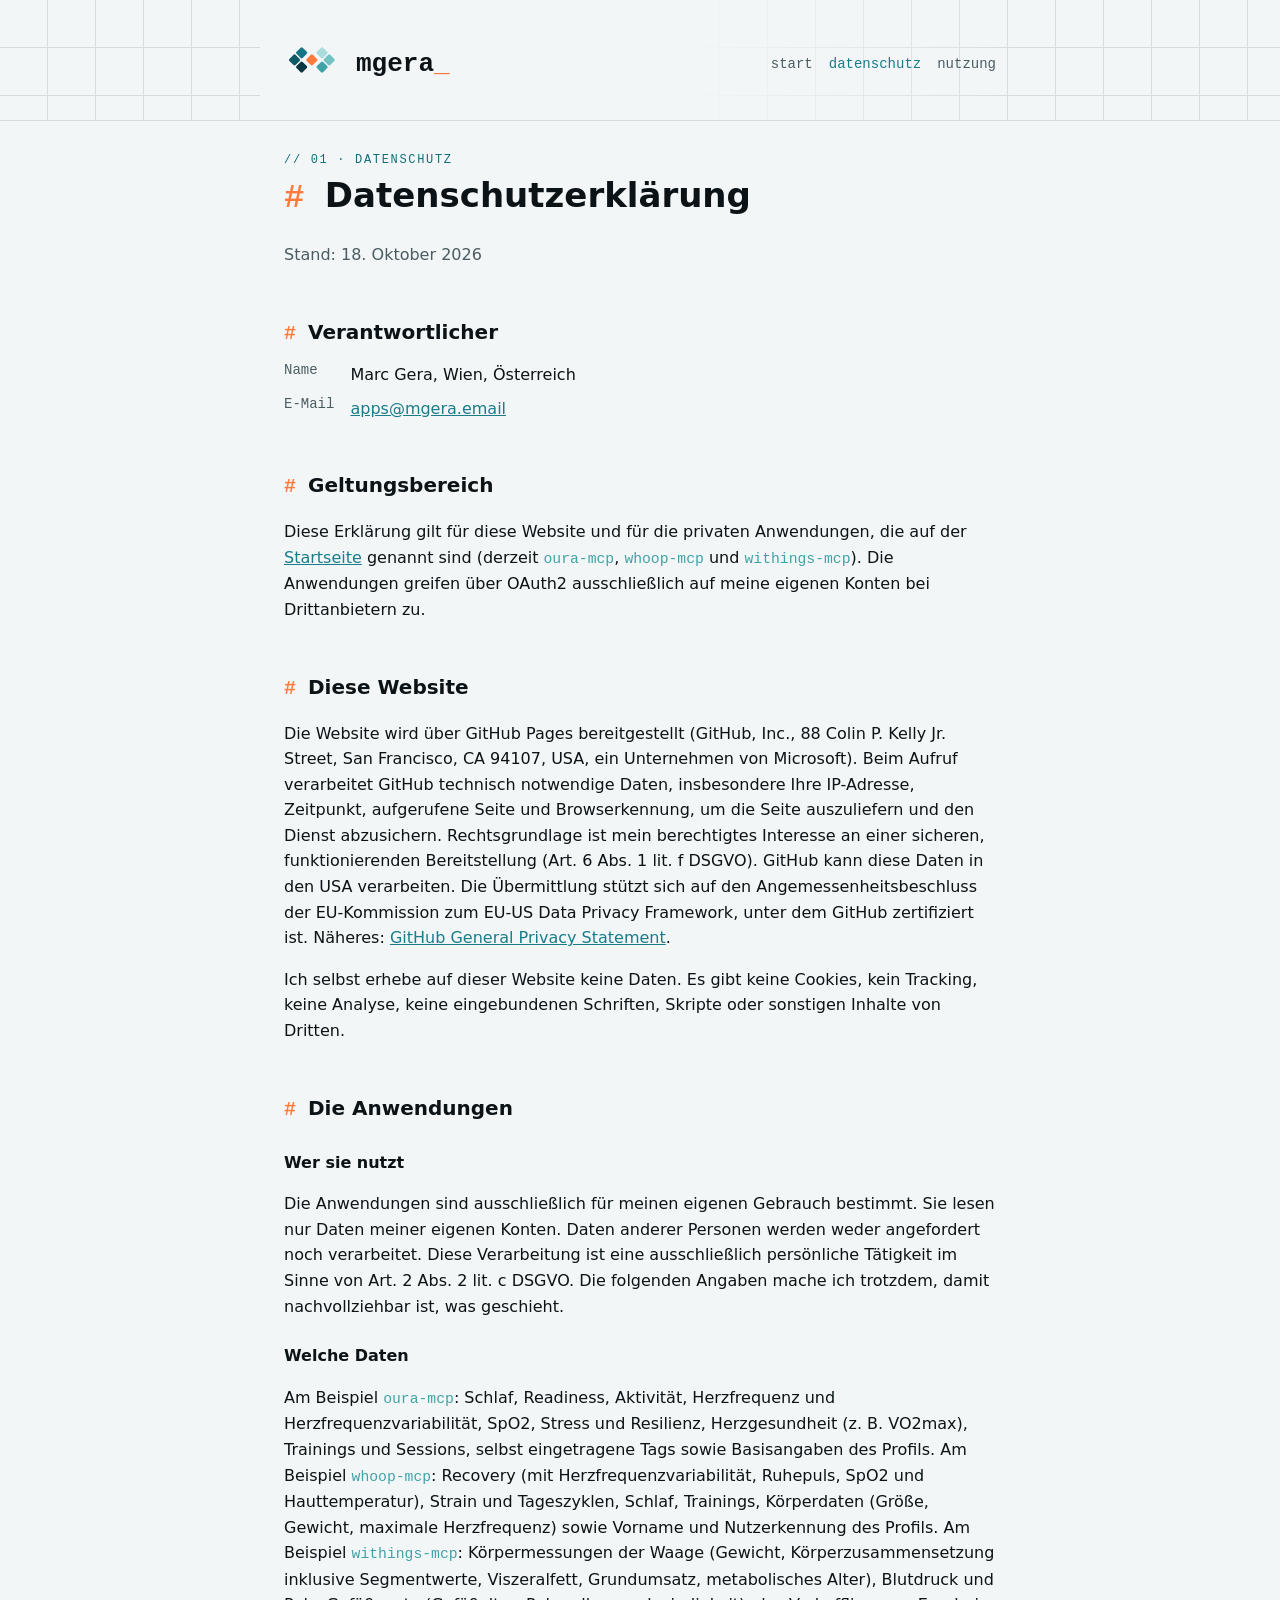
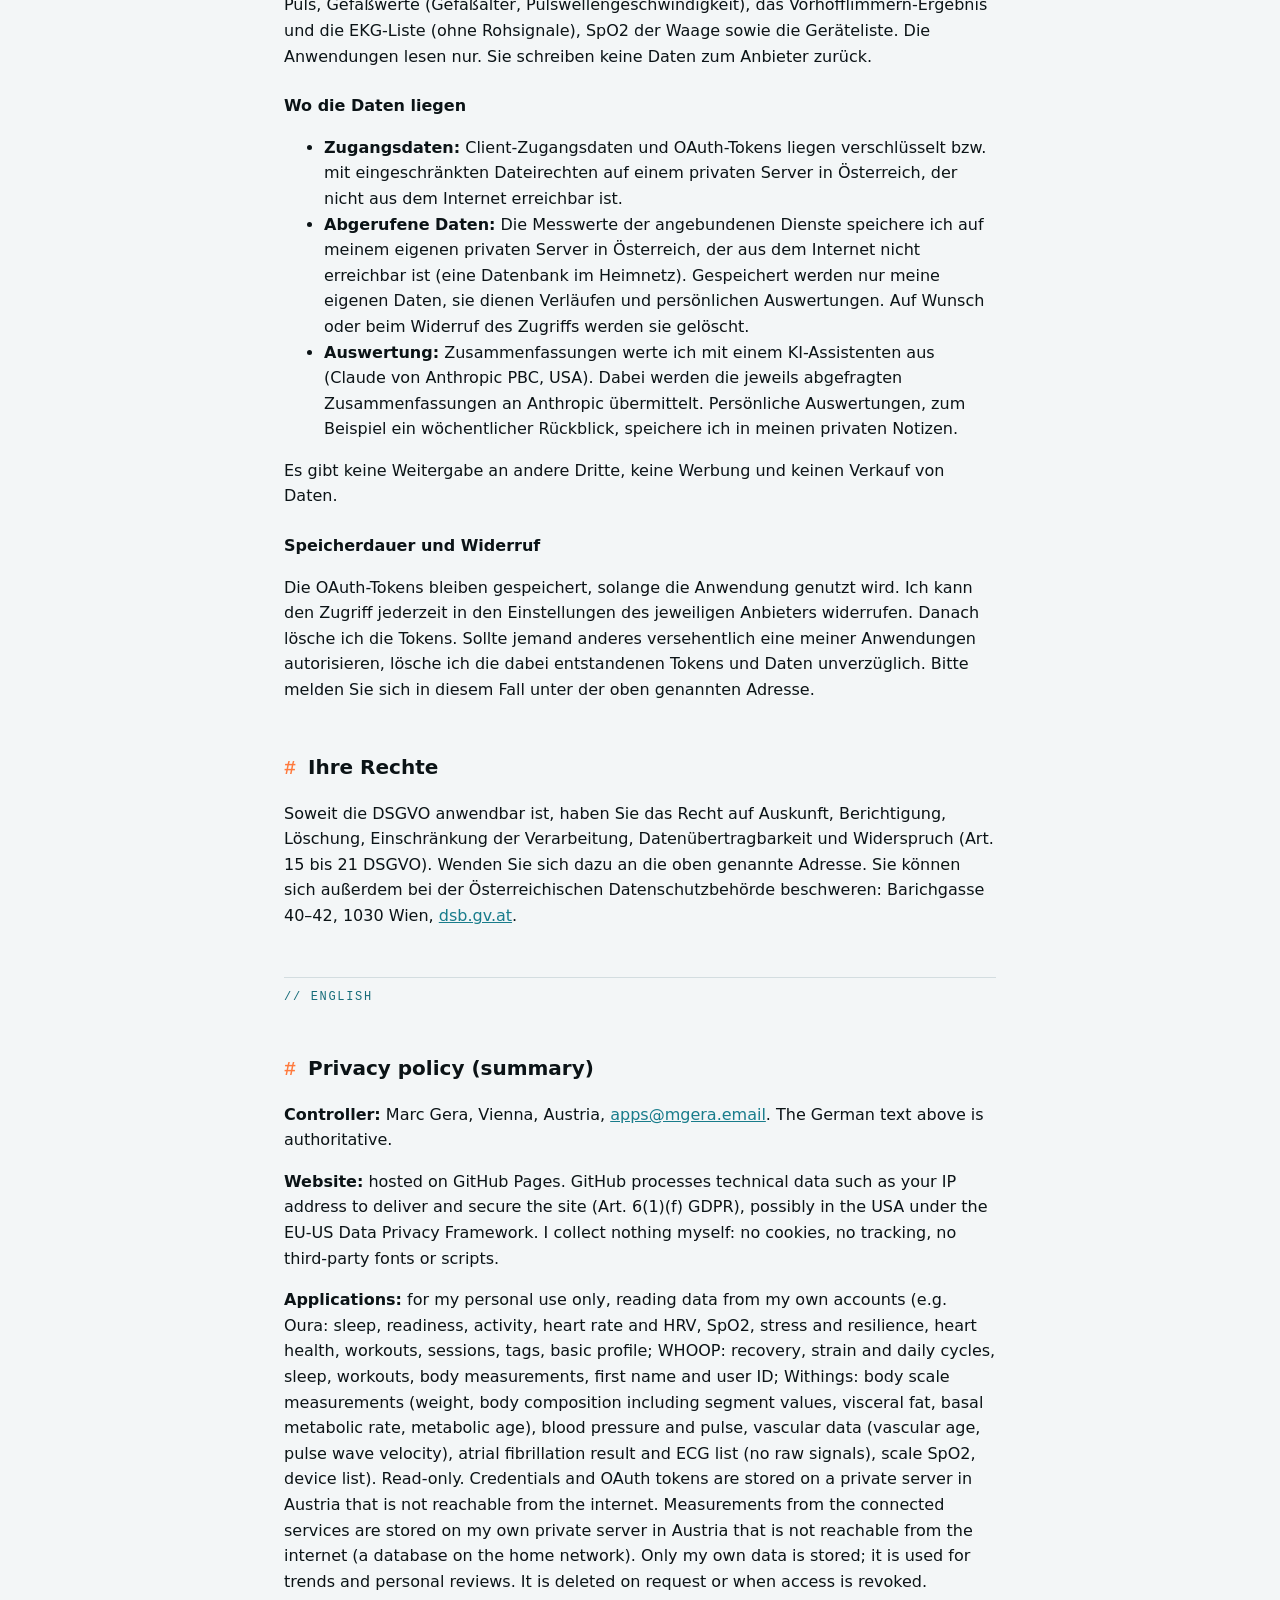
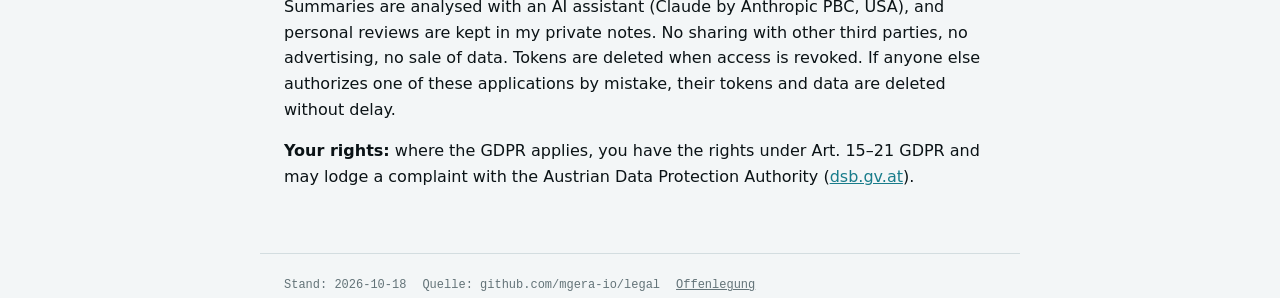
==== commit 283088f8: "Datenschutz: Speicherung der Messwerte auf eigenem Server (health-verlauf, tasks-privat#20) Co-Autho" ====
--- a/privacy.html
+++ b/privacy.html
@@ -51,7 +51,7 @@
   <h3>Wo die Daten liegen</h3>
   <ul>
     <li><strong>Zugangsdaten:</strong> Client-Zugangsdaten und OAuth-Tokens liegen verschlüsselt bzw. mit eingeschränkten Dateirechten auf einem privaten Server in Österreich, der nicht aus dem Internet erreichbar ist.</li>
-    <li><strong>Abgerufene Daten:</strong> Die Anwendung speichert die abgerufenen Daten nicht dauerhaft. Sie verarbeitet sie bei jedem Abruf und gibt eine Zusammenfassung zurück.</li>
+    <li><strong>Abgerufene Daten:</strong> Die Messwerte der angebundenen Dienste speichere ich auf meinem eigenen privaten Server in Österreich, der aus dem Internet nicht erreichbar ist (eine Datenbank im Heimnetz). Gespeichert werden nur meine eigenen Daten, sie dienen Verläufen und persönlichen Auswertungen. Auf Wunsch oder beim Widerruf des Zugriffs werden sie gelöscht.</li>
     <li><strong>Auswertung:</strong> Zusammenfassungen werte ich mit einem KI-Assistenten aus (Claude von Anthropic PBC, USA). Dabei werden die jeweils abgefragten Zusammenfassungen an Anthropic übermittelt. Persönliche Auswertungen, zum Beispiel ein wöchentlicher Rückblick, speichere ich in meinen privaten Notizen.</li>
   </ul>
   <p>Es gibt keine Weitergabe an andere Dritte, keine Werbung und keinen Verkauf von Daten.</p>
@@ -67,7 +67,7 @@
     <h2>Privacy policy (summary)</h2>
     <p><strong>Controller:</strong> Marc Gera, Vienna, Austria, <a href="mailto:apps@mgera.email">apps@mgera.email</a>. The German text above is authoritative.</p>
     <p><strong>Website:</strong> hosted on GitHub Pages. GitHub processes technical data such as your IP address to deliver and secure the site (Art. 6(1)(f) GDPR), possibly in the USA under the EU-US Data Privacy Framework. I collect nothing myself: no cookies, no tracking, no third-party fonts or scripts.</p>
-    <p><strong>Applications:</strong> for my personal use only, reading data from my own accounts (e.g. Oura: sleep, readiness, activity, heart rate and HRV, SpO2, stress and resilience, heart health, workouts, sessions, tags, basic profile; WHOOP: recovery, strain and daily cycles, sleep, workouts, body measurements, first name and user ID; Withings: body scale measurements (weight, body composition including segment values, visceral fat, basal metabolic rate, metabolic age), blood pressure and pulse, vascular data (vascular age, pulse wave velocity), atrial fibrillation result and ECG list (no raw signals), scale SpO2, device list). Read-only. Credentials and OAuth tokens are stored on a private server in Austria that is not reachable from the internet. Retrieved data is not stored permanently. Summaries are analysed with an AI assistant (Claude by Anthropic PBC, USA), and personal reviews are kept in my private notes. No sharing with other third parties, no advertising, no sale of data. Tokens are deleted when access is revoked. If anyone else authorizes one of these applications by mistake, their tokens and data are deleted without delay.</p>
+    <p><strong>Applications:</strong> for my personal use only, reading data from my own accounts (e.g. Oura: sleep, readiness, activity, heart rate and HRV, SpO2, stress and resilience, heart health, workouts, sessions, tags, basic profile; WHOOP: recovery, strain and daily cycles, sleep, workouts, body measurements, first name and user ID; Withings: body scale measurements (weight, body composition including segment values, visceral fat, basal metabolic rate, metabolic age), blood pressure and pulse, vascular data (vascular age, pulse wave velocity), atrial fibrillation result and ECG list (no raw signals), scale SpO2, device list). Read-only. Credentials and OAuth tokens are stored on a private server in Austria that is not reachable from the internet. Measurements from the connected services are stored on my own private server in Austria that is not reachable from the internet (a database on the home network). Only my own data is stored; it is used for trends and personal reviews. It is deleted on request or when access is revoked. Summaries are analysed with an AI assistant (Claude by Anthropic PBC, USA), and personal reviews are kept in my private notes. No sharing with other third parties, no advertising, no sale of data. Tokens are deleted when access is revoked. If anyone else authorizes one of these applications by mistake, their tokens and data are deleted without delay.</p>
     <p><strong>Your rights:</strong> where the GDPR applies, you have the rights under Art. 15–21 GDPR and may lodge a complaint with the Austrian Data Protection Authority (<a href="https://www.dsb.gv.at">dsb.gv.at</a>).</p>
   </section>
 </main>
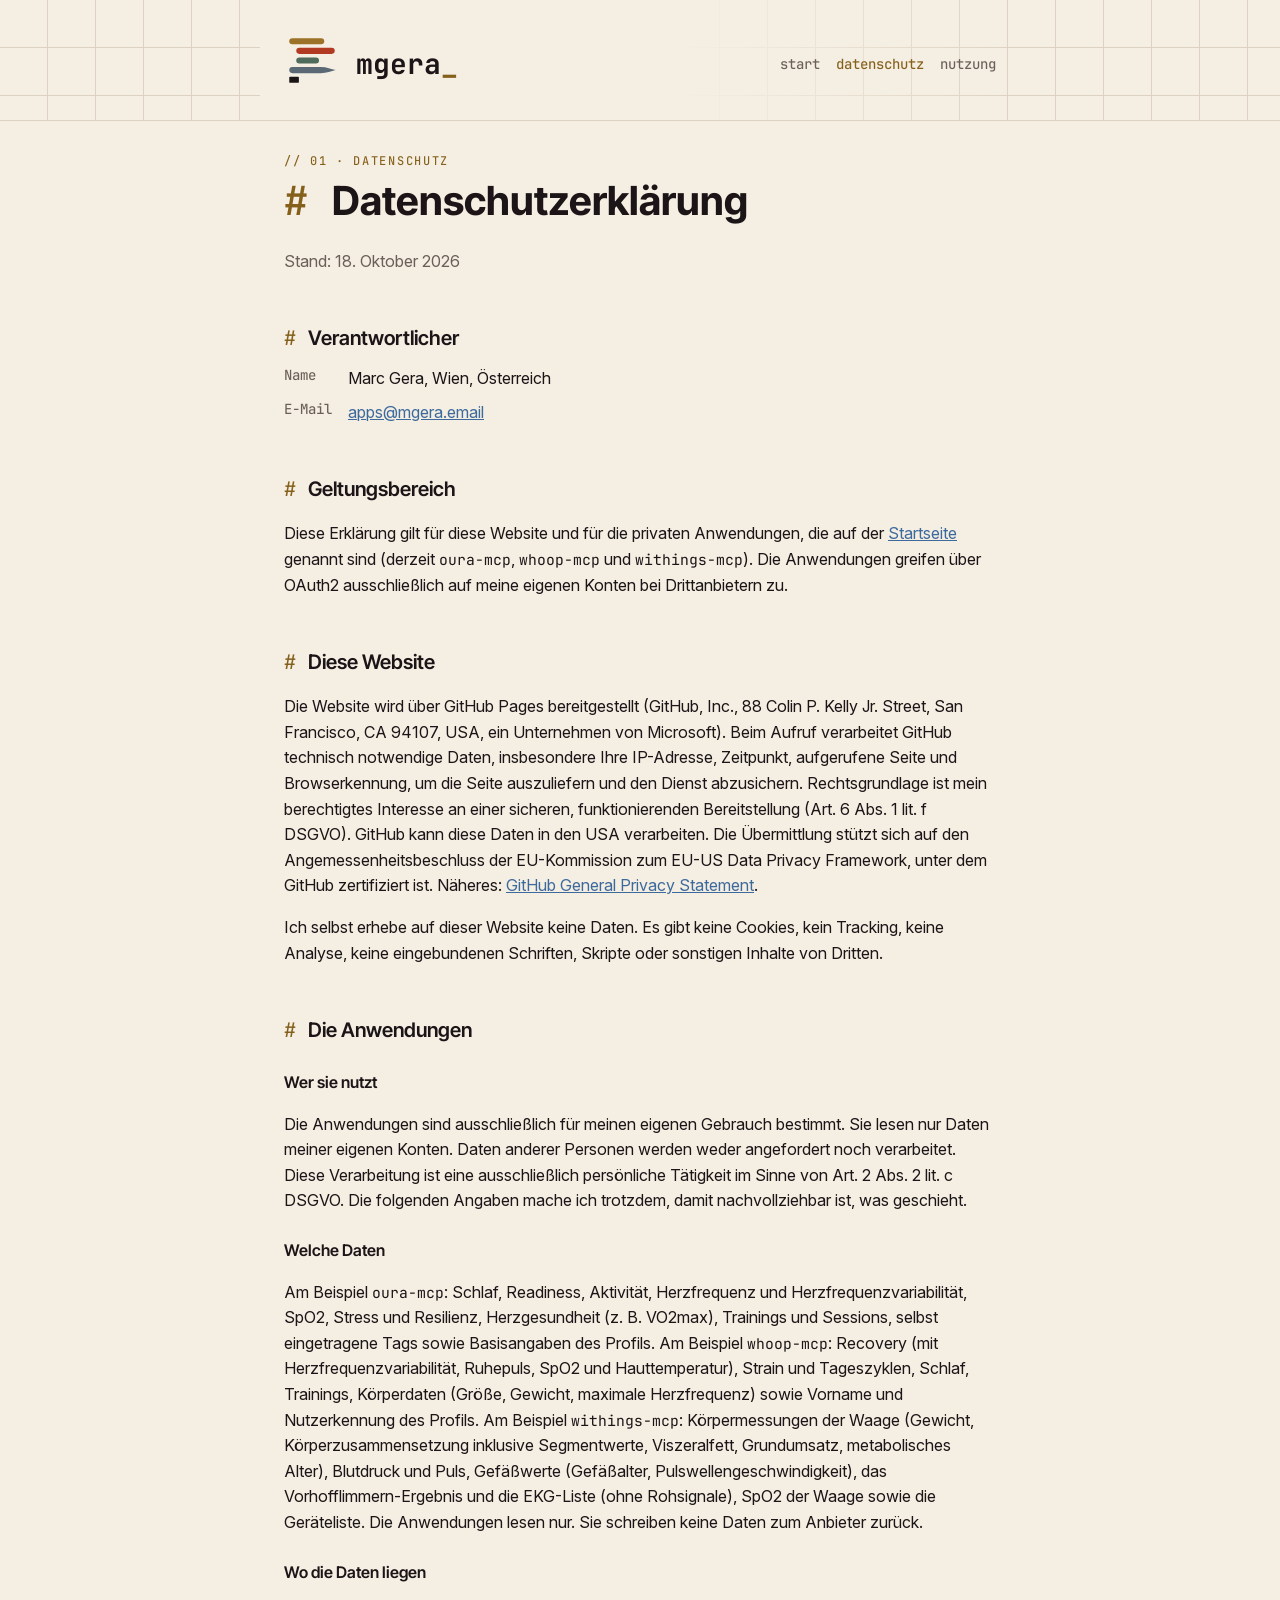
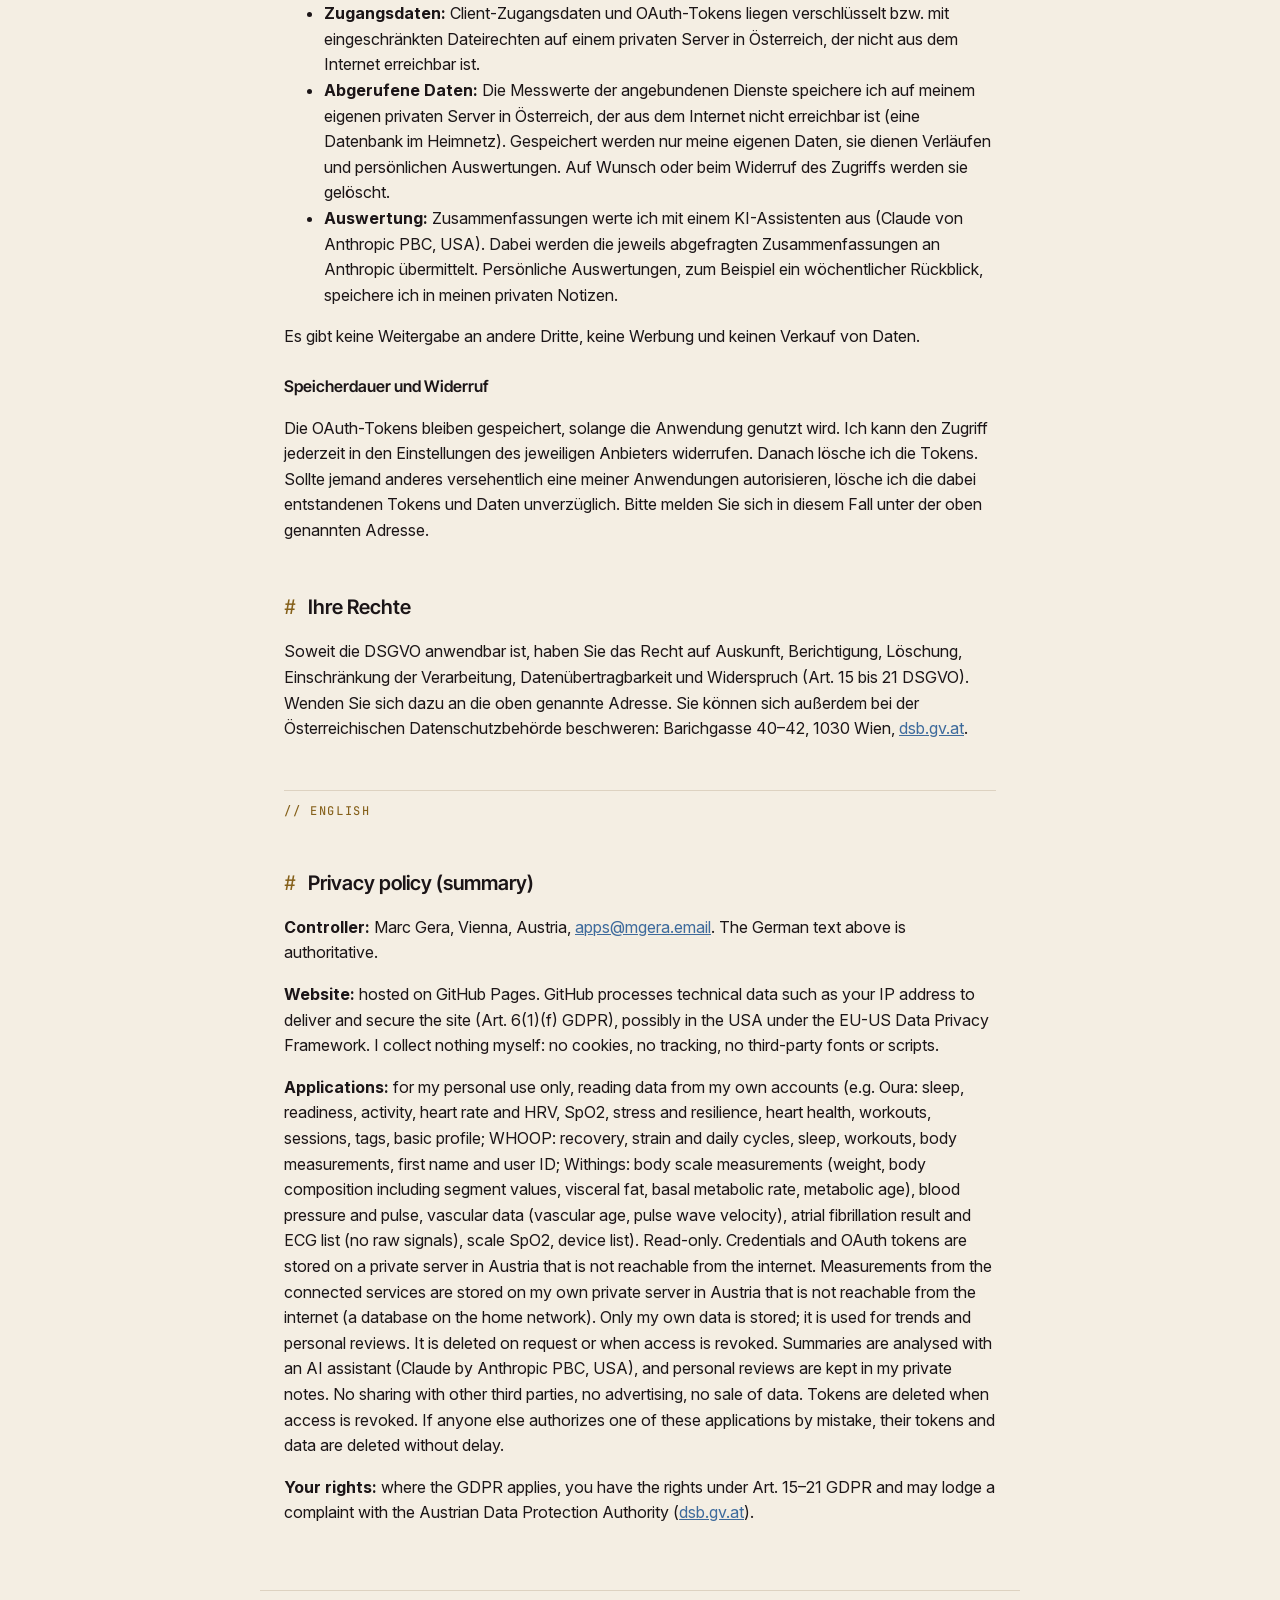
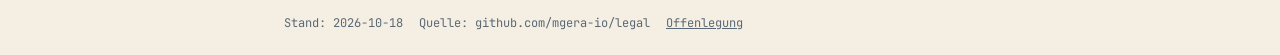
==== commit 152e446a: "Seiten auf CI V3, Schriften lokal (tasks#22) Co-Authored-By: Claude Opus 5.5 <noreply@anthropic.com>" ====
--- a/privacy.html
+++ b/privacy.html
@@ -5,6 +5,8 @@
 <meta name="viewport" content="width=device-width, initial-scale=1">
 <title>mgera_ · Datenschutzerklärung</title>
 <meta name="robots" content="noindex">
+<meta name="theme-color" content="#0E0C0D" media="(prefers-color-scheme: dark)">
+<meta name="theme-color" content="#F4EEE3" media="(prefers-color-scheme: light)">
 <link rel="icon" href="assets/favicon.svg" type="image/svg+xml">
 <link rel="stylesheet" href="assets/brand.css">
 <link rel="stylesheet" href="assets/site.css">
--- a/assets/brand.css
+++ b/assets/brand.css
@@ -1,14 +1,38 @@
 /* generiert aus tokens/tokens.json, nicht von Hand ändern */
+@font-face { font-family: 'Inter Tight'; src: url('fonts/InterTight.woff2') format('woff2'); font-weight: 100 900; font-style: normal; font-display: swap; }
+@font-face { font-family: 'Inter'; src: url('fonts/Inter.woff2') format('woff2'); font-weight: 100 900; font-style: normal; font-display: swap; }
+@font-face { font-family: 'JetBrains Mono'; src: url('fonts/JetBrainsMono.woff2') format('woff2'); font-weight: 100 900; font-style: normal; font-display: swap; }
 :root {
   color-scheme: dark;
-  --mg-font-sans: "Inter", system-ui, -apple-system, "Segoe UI", sans-serif;
-  --mg-font-mono: "JetBrains Mono", ui-monospace, "Cascadia Mono", Consolas, monospace;
-  --mg-size-1: 12px;
-  --mg-size-2: 14px;
-  --mg-size-3: 16px;
-  --mg-size-4: 20px;
-  --mg-size-5: 26px;
-  --mg-size-6: 34px;
+  --mg-bg: #0E0C0D;
+  --mg-surface: #211B1E;
+  --mg-line: #3A3034;
+  --mg-ink: #F2E9DA;
+  --mg-muted: #A99D92;
+  --mg-strand-1: #D6A653;
+  --mg-strand-2: #E06548;
+  --mg-strand-3: #8FB09E;
+  --mg-strand-4: #7F8F9C;
+  --mg-cursor: #F2E9DA;
+  --mg-accent: #D6A653;
+  --mg-agent: #D6A653;
+  --mg-mensch: #8FB09E;
+  --mg-link: #6E9BC9;
+  --mg-ok: #8FB09E;
+  --mg-warn: #D6A653;
+  --mg-crit: #E06548;
+  --mg-info: #6E9BC9;
+  --mg-accent-text: #D6A653;
+  --mg-agent-text: #D6A653;
+  --mg-mensch-text: #8FB09E;
+  --mg-strand-1-text: #D6A653;
+  --mg-strand-2-text: #E06548;
+  --mg-strand-3-text: #8FB09E;
+  --mg-strand-4-text: #7F8F9C;
+  --mg-on-fill: #0E0C0D;
+  --mg-font-display: 'Inter Tight', 'Inter', system-ui, 'Segoe UI', Roboto, 'Helvetica Neue', Arial, sans-serif;
+  --mg-font-text: 'Inter', system-ui, 'Segoe UI', Roboto, 'Helvetica Neue', Arial, sans-serif;
+  --mg-font-mono: 'JetBrains Mono', ui-monospace, 'Cascadia Mono', Menlo, Consolas, 'DejaVu Sans Mono', monospace;
   --mg-space-1: 4px;
   --mg-space-2: 8px;
   --mg-space-3: 12px;
@@ -16,99 +40,112 @@
   --mg-space-5: 24px;
   --mg-space-6: 32px;
   --mg-space-7: 48px;
+  --mg-space-8: 64px;
+  --mg-space-9: 96px;
+  --mg-radius-xs: 2px;
   --mg-radius-sm: 4px;
   --mg-radius-md: 8px;
-  --mg-radius-lg: 12px;
-  --mg-bg: #081013;
-  --mg-surface: #13242A;
-  --mg-surface-2: #1A3139;
-  --mg-line: #26434C;
-  --mg-ink: #E4EEF0;
-  --mg-muted: #8FA3A8;
-  --mg-faint: #758D92;
-  --mg-glut: #FF8A4F;
-  --mg-glut-text: #FF8A4F;
-  --mg-mag: #FF00FF;
-  --mg-mag-text: #FF00FF;
-  --mg-ok: #3FC98A;
-  --mg-warn: #F2C14E;
-  --mg-err: #F2545B;
-  --mg-info: #72C2C3;
-  --mg-petrol-700: #1C5560;
-  --mg-petrol-600: #156C79;
-  --mg-petrol-500: #1A8494;
-  --mg-petrol-400: #3FA3A8;
-  --mg-petrol-300: #72C2C3;
-  --mg-petrol-200: #A9DCDB;
-  --mg-tile-1: #1A8494;
-  --mg-tile-2: #156C79;
-  --mg-tile-3: #1C5560;
-  --mg-tile-4: #FF8A4F;
-  --mg-tile-5: #A9DCDB;
-  --mg-tile-6: #72C2C3;
-  --mg-tile-7: #3FA3A8;
+  --mg-radius-lg: 16px;
+  --mg-radius-icon: 22.37%;
+  --mg-radius-pill: 999px;
+  --mg-type-display-font: var(--mg-font-display);
+  --mg-type-display-size: 56px;
+  --mg-type-display-line: 1.0;
+  --mg-type-display-weight: 700;
+  --mg-type-display-track: -0.03em;
+  --mg-type-h1-font: var(--mg-font-display);
+  --mg-type-h1-size: 40px;
+  --mg-type-h1-line: 1.1;
+  --mg-type-h1-weight: 700;
+  --mg-type-h1-track: -0.025em;
+  --mg-type-h2-font: var(--mg-font-display);
+  --mg-type-h2-size: 28px;
+  --mg-type-h2-line: 1.2;
+  --mg-type-h2-weight: 600;
+  --mg-type-h2-track: -0.02em;
+  --mg-type-h3-font: var(--mg-font-display);
+  --mg-type-h3-size: 20px;
+  --mg-type-h3-line: 1.3;
+  --mg-type-h3-weight: 600;
+  --mg-type-h3-track: -0.01em;
+  --mg-type-text-font: var(--mg-font-text);
+  --mg-type-text-size: 16px;
+  --mg-type-text-line: 1.55;
+  --mg-type-text-weight: 400;
+  --mg-type-text-track: 0;
+  --mg-type-small-font: var(--mg-font-text);
+  --mg-type-small-size: 14px;
+  --mg-type-small-line: 1.5;
+  --mg-type-small-weight: 400;
+  --mg-type-small-track: 0;
+  --mg-type-kicker-font: var(--mg-font-mono);
+  --mg-type-kicker-size: 12px;
+  --mg-type-kicker-line: 1.4;
+  --mg-type-kicker-weight: 500;
+  --mg-type-kicker-track: 0.14em;
+  --mg-type-code-font: var(--mg-font-mono);
+  --mg-type-code-size: 14px;
+  --mg-type-code-line: 1.5;
+  --mg-type-code-weight: 400;
+  --mg-type-code-track: 0;
 }
 @media (prefers-color-scheme: light) {
   :root:not([data-theme="dark"]) {
     color-scheme: light;
-    --mg-bg: #F3F6F7;
-    --mg-surface: #FFFFFF;
-    --mg-surface-2: #E8EEF0;
-    --mg-line: #D3DDE0;
-    --mg-ink: #0B1316;
-    --mg-muted: #4A5C61;
-    --mg-faint: #637378;
-    --mg-glut: #FF7A3D;
-    --mg-glut-text: #B04816;
-    --mg-mag: #FF00FF;
-    --mg-mag-text: #C000C0;
-    --mg-ok: #1A7F51;
-    --mg-warn: #946600;
-    --mg-err: #C62F36;
-    --mg-info: #156C79;
-    --mg-petrol-700: #1C5560;
-    --mg-petrol-600: #156C79;
-    --mg-petrol-500: #1A8494;
-    --mg-petrol-400: #156C79;
-    --mg-petrol-300: #187C8B;
-    --mg-petrol-200: #3FA3A8;
-    --mg-tile-1: #167584;
-    --mg-tile-2: #0F5965;
-    --mg-tile-3: #0A3740;
-    --mg-tile-4: #FF7A3D;
-    --mg-tile-5: #A9DCDB;
-    --mg-tile-6: #72C2C3;
-    --mg-tile-7: #3FA3A8;
+    --mg-bg: #F4EEE3;
+    --mg-surface: #FFFBF4;
+    --mg-line: #DDD2C1;
+    --mg-ink: #1B1517;
+    --mg-muted: #6B5F57;
+    --mg-strand-1: #9C7228;
+    --mg-strand-2: #B23A22;
+    --mg-strand-3: #4E6B5C;
+    --mg-strand-4: #5B6975;
+    --mg-cursor: #1B1517;
+    --mg-accent: #9C7228;
+    --mg-agent: #9C7228;
+    --mg-mensch: #4E6B5C;
+    --mg-link: #3D6A9C;
+    --mg-ok: #4E6B5C;
+    --mg-warn: #85601A;
+    --mg-crit: #B23A22;
+    --mg-info: #3D6A9C;
+    --mg-accent-text: #85601A;
+    --mg-agent-text: #85601A;
+    --mg-mensch-text: #4E6B5C;
+    --mg-strand-1-text: #85601A;
+    --mg-strand-2-text: #B23A22;
+    --mg-strand-3-text: #4E6B5C;
+    --mg-strand-4-text: #5B6975;
+    --mg-on-fill: #F4EEE3;
   }
 }
 :root[data-theme="light"] {
   color-scheme: light;
-  --mg-bg: #F3F6F7;
-  --mg-surface: #FFFFFF;
-  --mg-surface-2: #E8EEF0;
-  --mg-line: #D3DDE0;
-  --mg-ink: #0B1316;
-  --mg-muted: #4A5C61;
-  --mg-faint: #637378;
-  --mg-glut: #FF7A3D;
-  --mg-glut-text: #B04816;
-  --mg-mag: #FF00FF;
-  --mg-mag-text: #C000C0;
-  --mg-ok: #1A7F51;
-  --mg-warn: #946600;
-  --mg-err: #C62F36;
-  --mg-info: #156C79;
-  --mg-petrol-700: #1C5560;
-  --mg-petrol-600: #156C79;
-  --mg-petrol-500: #1A8494;
-  --mg-petrol-400: #156C79;
-  --mg-petrol-300: #187C8B;
-  --mg-petrol-200: #3FA3A8;
-  --mg-tile-1: #167584;
-  --mg-tile-2: #0F5965;
-  --mg-tile-3: #0A3740;
-  --mg-tile-4: #FF7A3D;
-  --mg-tile-5: #A9DCDB;
-  --mg-tile-6: #72C2C3;
-  --mg-tile-7: #3FA3A8;
+  --mg-bg: #F4EEE3;
+  --mg-surface: #FFFBF4;
+  --mg-line: #DDD2C1;
+  --mg-ink: #1B1517;
+  --mg-muted: #6B5F57;
+  --mg-strand-1: #9C7228;
+  --mg-strand-2: #B23A22;
+  --mg-strand-3: #4E6B5C;
+  --mg-strand-4: #5B6975;
+  --mg-cursor: #1B1517;
+  --mg-accent: #9C7228;
+  --mg-agent: #9C7228;
+  --mg-mensch: #4E6B5C;
+  --mg-link: #3D6A9C;
+  --mg-ok: #4E6B5C;
+  --mg-warn: #85601A;
+  --mg-crit: #B23A22;
+  --mg-info: #3D6A9C;
+  --mg-accent-text: #85601A;
+  --mg-agent-text: #85601A;
+  --mg-mensch-text: #4E6B5C;
+  --mg-strand-1-text: #85601A;
+  --mg-strand-2-text: #B23A22;
+  --mg-strand-3-text: #4E6B5C;
+  --mg-strand-4-text: #5B6975;
+  --mg-on-fill: #F4EEE3;
 }
--- a/assets/site.css
+++ b/assets/site.css
@@ -5,7 +5,7 @@
   margin: 0;
   color: var(--mg-ink);
   background: var(--mg-bg);
-  font: 400 var(--mg-size-3)/1.6 var(--mg-font-sans);
+  font: 400 var(--mg-type-text-size)/1.6 var(--mg-font-text);
   -webkit-font-smoothing: antialiased;
 }
 .kopf {
@@ -27,30 +27,30 @@
 }
 .kopf img { width: 56px; height: 56px; }
 .wortmarke {
-  font: 700 var(--mg-size-5)/1 var(--mg-font-mono);
+  font: 700 var(--mg-type-h2-size)/1 var(--mg-font-mono);
   color: var(--mg-ink);
   text-decoration: none;
 }
-.wortmarke span { color: var(--mg-glut); }
-nav { margin-left: auto; display: flex; gap: var(--mg-space-4); font: 500 var(--mg-size-2) var(--mg-font-mono); }
+.wortmarke span { color: var(--mg-agent-text); }
+nav { margin-left: auto; display: flex; gap: var(--mg-space-4); font: 500 var(--mg-type-small-size) var(--mg-font-mono); }
 nav a { color: var(--mg-muted); text-decoration: none; }
-nav a:hover, nav a[aria-current="page"] { color: var(--mg-petrol-300); }
+nav a:hover, nav a[aria-current="page"] { color: var(--mg-accent-text); }
 main { max-width: 760px; margin: 0 auto; padding: var(--mg-space-6) var(--mg-space-5) var(--mg-space-7); }
 .kicker {
-  font: 500 var(--mg-size-1) var(--mg-font-mono);
+  font: 500 var(--mg-type-kicker-size) var(--mg-font-mono);
   text-transform: uppercase;
   letter-spacing: .14em;
-  color: var(--mg-petrol-400);
+  color: var(--mg-accent-text);
   margin: 0 0 var(--mg-space-2);
 }
-h1 { font-size: var(--mg-size-6); line-height: 1.2; margin: 0 0 var(--mg-space-5); font-weight: 700; }
-h2 { font-size: var(--mg-size-4); margin: var(--mg-space-7) 0 var(--mg-space-3); font-weight: 600; }
-h3 { font-size: var(--mg-size-3); margin: var(--mg-space-5) 0 var(--mg-space-2); font-weight: 600; }
-h1::before, h2::before { content: "# "; color: var(--mg-glut); font-family: var(--mg-font-mono); }
+h1 { font-family: var(--mg-font-display); font-size: clamp(28px, 8vw, var(--mg-type-h1-size)); overflow-wrap: break-word; hyphens: auto; line-height: 1.2; margin: 0 0 var(--mg-space-5); font-weight: 700; }
+h2 { font-family: var(--mg-font-display); font-size: var(--mg-type-h3-size); margin: var(--mg-space-7) 0 var(--mg-space-3); font-weight: 600; }
+h3 { font-family: var(--mg-font-display); font-size: var(--mg-type-text-size); margin: var(--mg-space-5) 0 var(--mg-space-2); font-weight: 600; }
+h1::before, h2::before { content: "# "; color: var(--mg-agent-text); font-family: var(--mg-font-mono); }
 p, li { color: var(--mg-ink); }
 .leise { color: var(--mg-muted); }
-a { color: var(--mg-petrol-300); }
-code { font-family: var(--mg-font-mono); font-size: .92em; color: var(--mg-petrol-200); }
+a { color: var(--mg-link); }
+code { font-family: var(--mg-font-mono); font-size: .92em; color: var(--mg-ink); }
 .karte {
   background: var(--mg-surface);
   border: 1px solid var(--mg-line);
@@ -60,18 +60,18 @@
 }
 .karte h3 { margin-top: 0; }
 dl { display: grid; grid-template-columns: max-content 1fr; gap: var(--mg-space-2) var(--mg-space-4); margin: 0; }
-dt { font: 500 var(--mg-size-2) var(--mg-font-mono); color: var(--mg-muted); }
+dt { font: 500 var(--mg-type-small-size) var(--mg-font-mono); color: var(--mg-muted); }
 dd { margin: 0; }
 .en { border-top: 1px solid var(--mg-line); margin-top: var(--mg-space-7); padding-top: var(--mg-space-3); }
 footer {
   max-width: 760px; margin: 0 auto;
   padding: var(--mg-space-5);
   border-top: 1px solid var(--mg-line);
-  font: 400 var(--mg-size-1) var(--mg-font-mono);
-  color: var(--mg-faint);
+  font: 400 var(--mg-type-kicker-size) var(--mg-font-mono);
+  color: var(--mg-strand-4-text);
   display: flex; flex-wrap: wrap; gap: var(--mg-space-4);
 }
-footer a { color: var(--mg-faint); }
+footer a { color: var(--mg-strand-4-text); }
 @media (max-width: 560px) {
   .kopf-innen { flex-wrap: wrap; }
   nav { margin-left: 0; width: 100%; }
